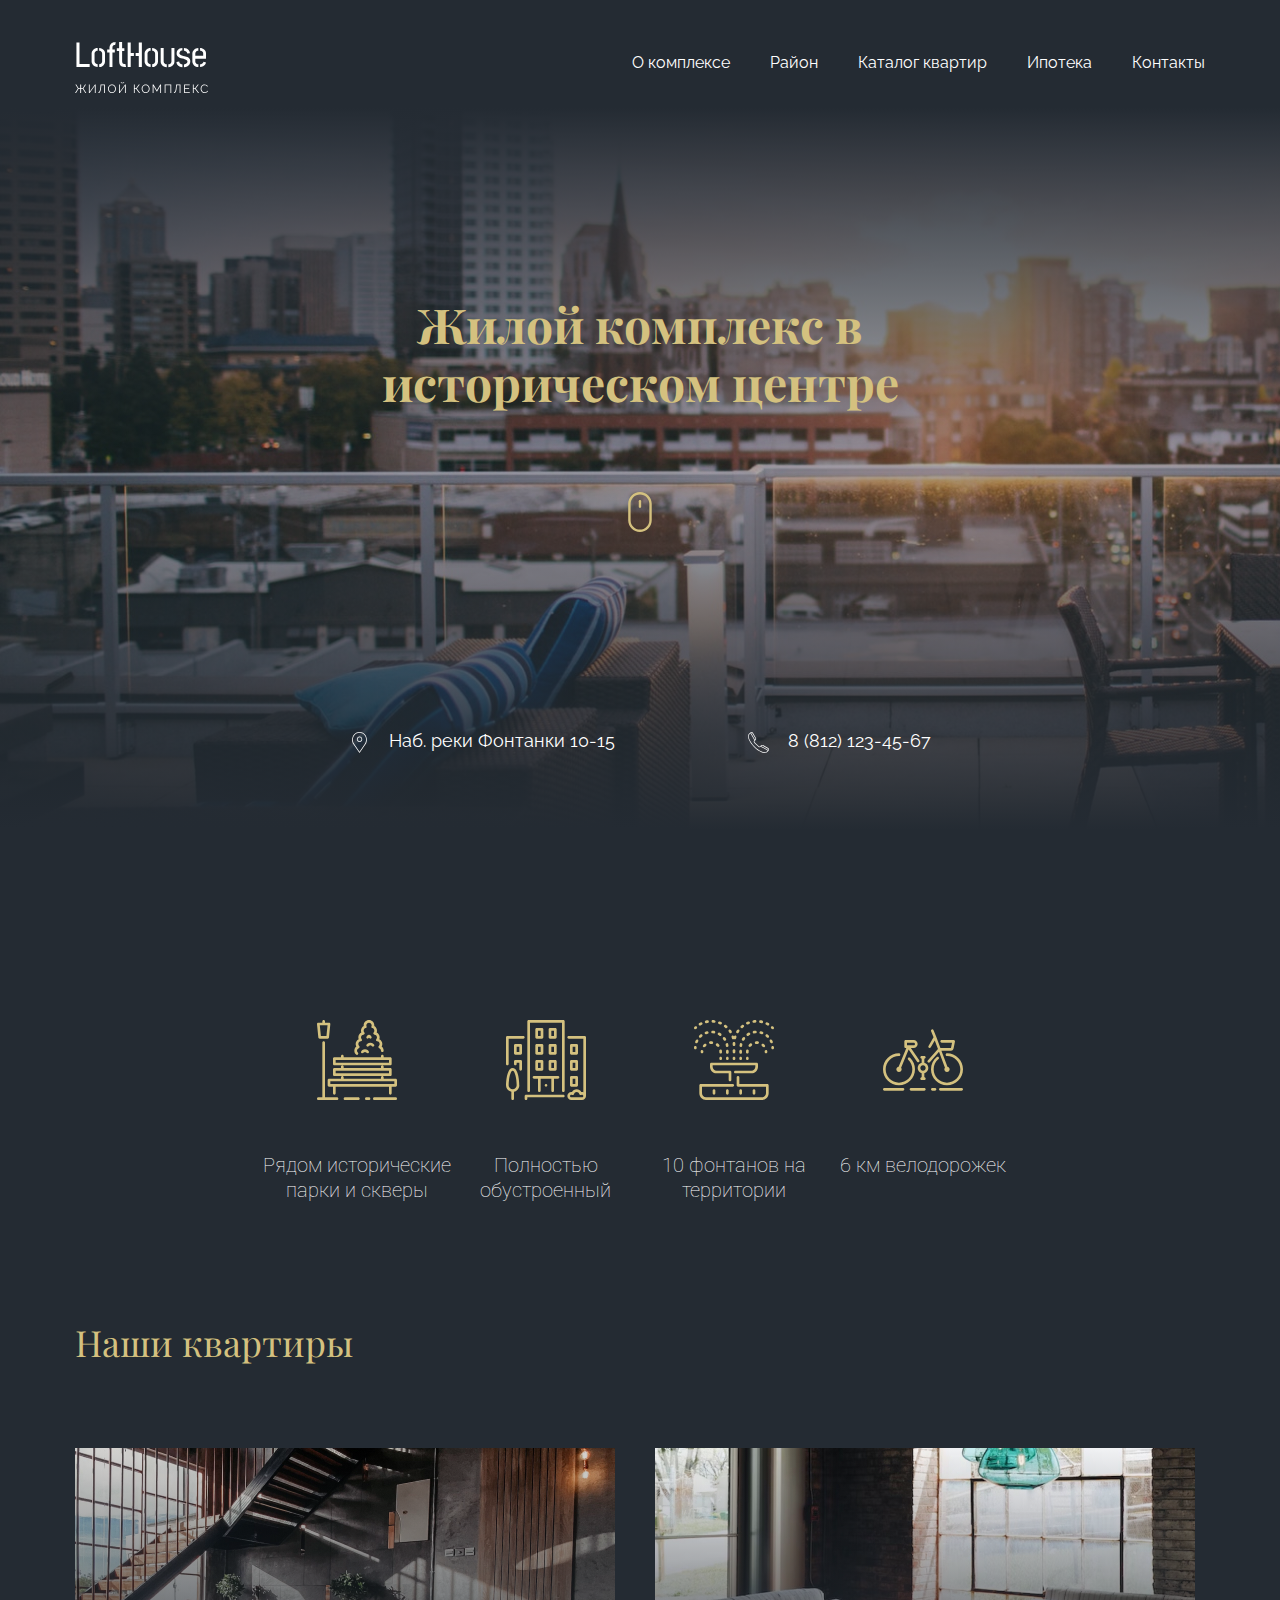
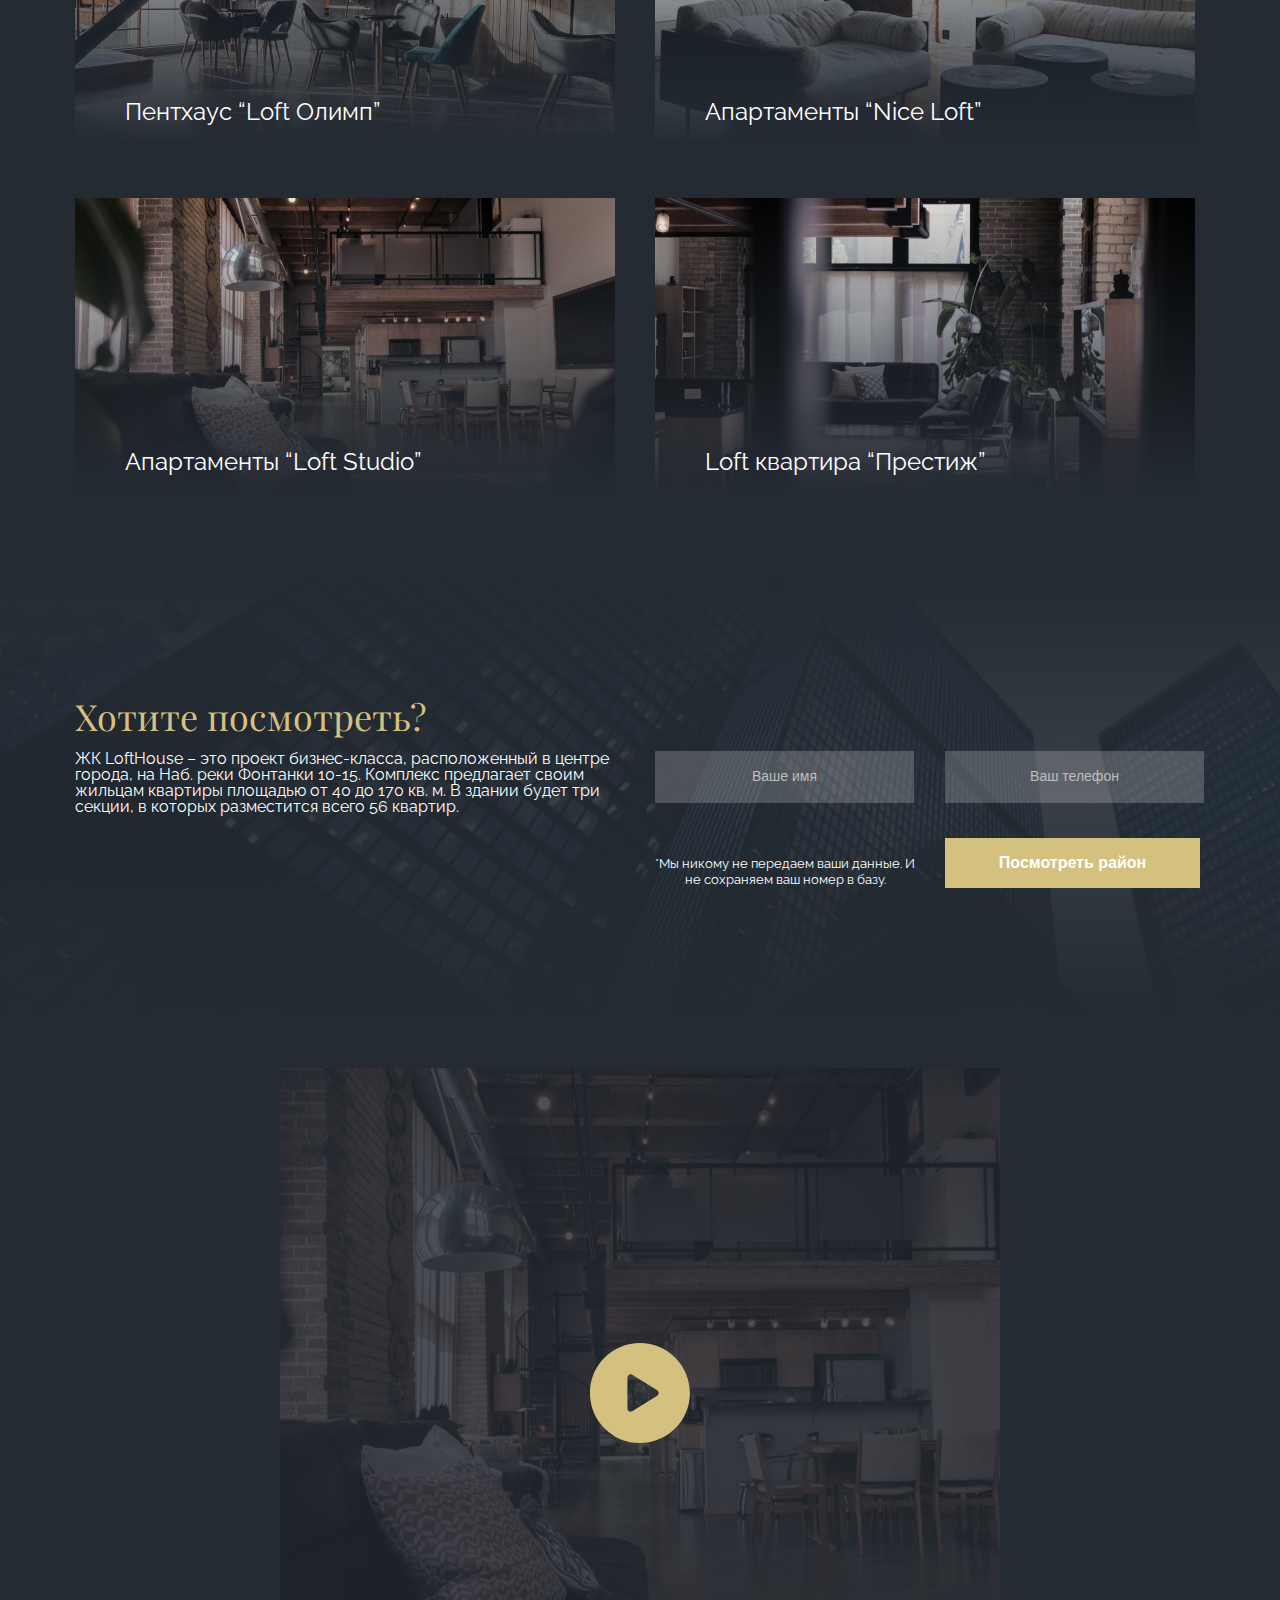
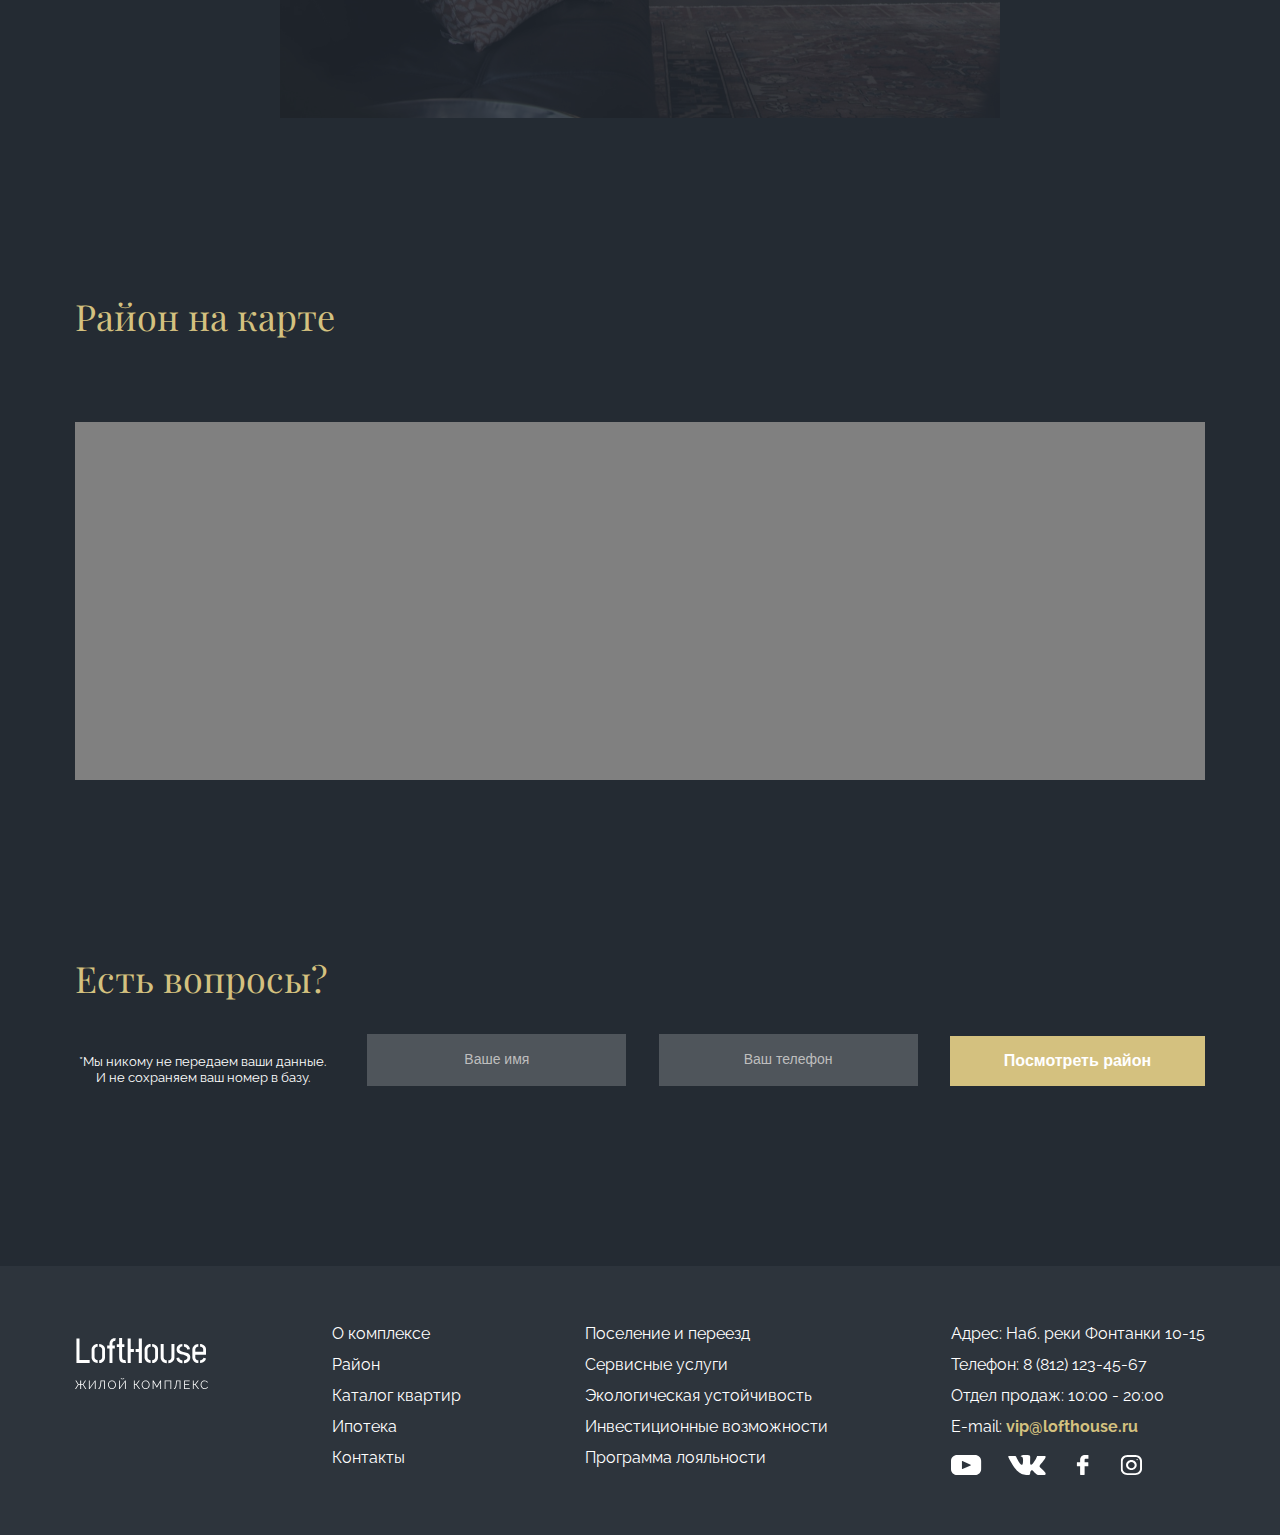
==== public/index.html @ 96dd7134 "меню бургер и аккардеон" ====
<!DOCTYPE html><html lang="en">  <head>    <meta charset="UTF-8">    <meta http-equiv="X-UA-Compatible" content="IE=edge">    <meta name="viewport" content="width=device-width,initial-scale=1">    <title>Loft House</title>    <link rel="preconnect" href="https://fonts.googleapis.com">    <link rel="preconnect" href="https://fonts.gstatic.com" crossorigin>    <link href="https://fonts.googleapis.com/css2?family=Playfair+Display:ital,wght@0,400..900;1,400..900&family=Raleway:ital,wght@0,100..900;1,100..900&family=Roboto:ital,wght@0,100;0,300;0,400;0,500;0,700;0,900;1,100;1,300;1,400;1,500;1,700;1,900&display=swap" rel="stylesheet">    <link rel="stylesheet" href="css/style.min.css">  </head>  <body>    <div class="wrapper">      <div class="menu-overlay"></div>      <header class="header">  <div class="container">    <div class="header__inner flex-line">      <img class="logo" src="images/logo.svg" alt="Логотип">      <nav class="menu">  <div class="menu__btn">    <span></span><span></span><span></span><span></span>  </div>  <ul class="menu__list flex-line">    <li class="menu__item">      <a href="#" class="menu__link">О комплексе</a>    </li>    <li class="menu__item">      <a href="#" class="menu__link">Район</a>    </li>    <li class="menu__item">      <a href="#" class="menu__link">Каталог квартир</a>    </li>    <li class="menu__item">      <a href="#" class="menu__link">Ипотека</a>    </li>    <li class="menu__item">      <a href="#" class="menu__link">Контакты</a>    </li>  </ul></nav>    </div>    <div class="header__content-box">      <h1 class="header__title">Жилой комплекс в историческом центре</h1>      <img class="header__img" src="images/mouse.svg" alt="Мышь">      <div class="header__contact flex-line">        <p class="header__text">          <img class="header__img-contact" src="images/marker.svg" alt="">          Наб. реки Фонтанки 10-15        </p>        <p class="header__text">          <img class="header__img-contact" src="images/phone-call.svg" alt="">          8 (812) 123-45-67        </p>      </div>    </div>  </div></header>      <main class="main">        <section class="testimonials">          <div class="container">            <ul class="testimonials__list">              <li class="testimonials__item">                <img src="images/testimonials-1.svg" alt="" class="testimonials__img">                <p class="testimonials__text">                  Рядом исторические парки и скверы                </p>              </li>              <li class="testimonials__item">                <img src="images/testimonials-2.svg" alt="" class="testimonials__img">                <p class="testimonials__text">Полностью обустроенный</p>              </li>              <li class="testimonials__item">                <img src="images/testimonials-3.svg" alt="" class="testimonials__img">                <p class="testimonials__text">10 фонтанов на территории</p>              </li>              <li class="testimonials__item">                <img src="images/testimonials-4.svg" alt="" class="testimonials__img">                <p class="testimonials__text">6 км велодорожек</p>              </li>            </ul>          </div>        </section>        <section class="appartments">          <div class="container">            <h2 class="appartments__title title-content">Наши квартиры</h2>            <div class="appartments__box grid-columns-2">              <div class="appartments__card">                <p class="appartments__text">Пентхаус “Loft Олимп”</p>                <img src="images/appartments-1.jpg" alt="" class="appartments__img">              </div>              <div class="appartments__card">                <p class="appartments__text">Апартаменты “Nice Loft”</p>                <img src="images/appartments-2.jpg" alt="" class="appartments__img">              </div>              <div class="appartments__card">                <p class="appartments__text">Апартаменты “Loft Studio”</p>                <img src="images/appartments-3.jpg" alt="" class="appartments__img">              </div>              <div class="appartments__card">                <p class="appartments__text">Loft квартира “Престиж”</p>                <img src="images/appartments-4.jpg" alt="" class="appartments__img">              </div>            </div>          </div>        </section>        <section class="cta">          <div class="container">            <h2 class="cta__title title-content">Хотите посмотреть?</h2>            <div class="cta__wrapper grid-columns-2">              <div class="cta__box-content">                <p class="cta__text">                  ЖК LoftHouse – это проект бизнес-класса, расположенный в                  центре города, на Наб. реки Фонтанки 10-15. Комплекс                  предлагает своим жильцам квартиры площадью от 40 до 170 кв. м.                  В здании будет три секции, в которых разместится всего 56                  квартир.                </p>              </div>              <form action="#" class="form grid-columns-2">  <input type="text" class="form__input" placeholder="Ваше имя">  <input type="text" class="form__input" placeholder="Ваш телефон">  <p class="form__text">    *Мы никому не передаем ваши данные. И не сохраняем ваш номер в базу.  </p>  <button class="form__btn">Посмотреть район</button></form>            </div>          </div>        </section>        <sectoion class="video">          <div class="container">            <div class="video__box">              <a href="https://www.youtube.com/watch?v=HsOkBQfsIEk" class="video__link">                <img src="images/play-button.svg" alt="play" class="video__icon">                <img src="images/video.jpg" alt="video" class="video__image">              </a>            </div>          </div>        </sectoion>        <section class="map">          <div class="container">            <h2 class="map__title title-content">Район на карте</h2>            <div class="map__map">              <div class="map__block" id="map"></div>            </div>          </div>        </section>        <section class="cta-form">          <div class="container">            <h2 class="cta-form__title title-content">Есть вопросы?</h2>            <form action="#" class="form flex-line cta-form__form">              <p class="form__text cta-form__text">                *Мы никому не передаем ваши данные. И не сохраняем ваш номер в                базу.              </p>              <input type="text" class="form__input" placeholder="Ваше имя">              <input type="text" class="form__input" placeholder="Ваш телефон">              <button class="form__btn">Посмотреть район</button>            </form>          </div>        </section>      </main>      <footer class="footer">  <section class="col">    <div class="container">      <div class="accordeon">  <h2 class="accordeon__title">FAQ</h2>  <img class="logo" src="images/logo.svg" alt="Логотип">  <div class="accordeon__faq">    <div class="accordeon__question">      <h3>Сервис и услуги</h3>      <svg with="15" height="10" viewBox="0 0 42 25">        <path d="M3 3L21 21L39 3" stroke="white" stroke-with="7" stroke-linecap="round"></path>      </svg>    </div>    <div class="accordeon__answer">      <ul class="info-list">        <li class="info-list__item">          <a href="#" class="info-list__link">Поселение и переезд</a>        </li>        <li class="info-list__item">          <a href="#" class="info-list__link">Сервисные услуги</a>        </li>        <li class="info-list__item">          <a href="#" class="info-list__link">Экологическая устойчивость</a>        </li>        <li class="info-list__item">          <a href="#" class="info-list__link">Инвестиционные возможности</a>        </li>        <li class="info-list__item">          <a href="#" class="info-list__link">Программа лояльности </a>        </li>      </ul>    </div>  </div>  <div class="accordeon__faq">    <div class="accordeon__question">      <h3>О нас</h3>      <svg with="15" height="10" viewBox="0 0 42 25">        <path d="M3 3L21 21L39 3" stroke="white" stroke-with="7" stroke-linecap="round"></path>      </svg>    </div>    <div class="accordeon__answer">      <ul class="about-list">        <li class="about-list__item">          <p class="about-list__text">Адрес: Наб. реки Фонтанки 10-15</p>        </li>        <li class="about-list__item">          <p class="about-list__text">Телефон: 8 (812) 123-45-67</p>        </li>        <li class="about-list__item">          <p class="about-list__text">Отдел продаж: 10:00 - 20:00</p>        </li>        <li class="about-list__item">          <p class="about-list__text">            E-mail: <span class="accent">vip@lofthouse.ru</span>          </p>        </li>        <li class="about-list__item">          <a href="#" class="about-list__link">            <img src="images/youtube.svg" alt="" class="about-list__images">          </a>          <a href="#" class="about-list__link">            <img src="images/vk.svg" alt="" class="about-list__images">          </a>          <a href="#" class="about-list__link">            <img src="images/facebook.svg" alt="" class="about-list__images">          </a>          <a href="#" class="about-list__link">            <img src="images/instagram.svg" alt="" class="about-list__images">          </a>        </li>      </ul>    </div>  </div></div>      <div class="col-wrapper flex-line">        <img class="logo" src="images/logo.svg" alt="Логотип">        <nav class="menu-footer">          <ul class="menu-footer__list">            <li class="menu-footer__item">              <a href="#" class="menu-footer__link">О комплексе</a>            </li>            <li class="menu-footer__item">              <a href="#" class="menu-footer__link">Район</a>            </li>            <li class="menu-footer__item">              <a href="#" class="menu-footer__link">Каталог квартир</a>            </li>            <li class="menu-footer__item">              <a href="#" class="menu-footer__link">Ипотека</a>            </li>            <li class="menu-footer__item">              <a href="#" class="menu-footer__link">Контакты</a>            </li>          </ul>        </nav>        <ul class="info-list">          <li class="info-list__item">            <a href="#" class="info-list__link">Поселение и переезд</a>          </li>          <li class="info-list__item">            <a href="#" class="info-list__link">Сервисные услуги</a>          </li>          <li class="info-list__item">            <a href="#" class="info-list__link">Экологическая устойчивость</a>          </li>          <li class="info-list__item">            <a href="#" class="info-list__link">Инвестиционные возможности</a>          </li>          <li class="info-list__item">            <a href="#" class="info-list__link">Программа лояльности </a>          </li>        </ul>        <ul class="about-list">          <li class="about-list__item">            <p class="about-list__text">Адрес: Наб. реки Фонтанки 10-15</p>          </li>          <li class="about-list__item">            <p class="about-list__text">Телефон: 8 (812) 123-45-67</p>          </li>          <li class="about-list__item">            <p class="about-list__text">Отдел продаж: 10:00 - 20:00</p>          </li>          <li class="about-list__item">            <p class="about-list__text">              E-mail: <span class="accent">vip@lofthouse.ru</span>            </p>          </li>          <li class="about-list__item">            <a href="#" class="about-list__link">              <img src="images/youtube.svg" alt="" class="about-list__images">            </a>            <a href="#" class="about-list__link">              <img src="images/vk.svg" alt="" class="about-list__images">            </a>            <a href="#" class="about-list__link">              <img src="images/facebook.svg" alt="" class="about-list__images">            </a>            <a href="#" class="about-list__link">              <img src="images/instagram.svg" alt="" class="about-list__images">            </a>          </li>        </ul>      </div>    </div>  </section></footer>    </div>    <script src="js/main.js"></script>  </body></html>
---- public/css/style.min.css ----
html,
body,
div,
span,
applet,
object,
iframe,
h1,
h2,
h3,
h4,
h5,
h6,
p,
blockquote,
pre,
a,
abbr,
acronym,
address,
big,
cite,
code,
del,
dfn,
em,
img,
ins,
kbd,
q,
s,
samp,
small,
strike,
strong,
sub,
sup,
tt,
var,
b,
u,
i,
center,
dl,
dt,
dd,
ol,
ul,
li,
fieldset,
form,
label,
legend,
table,
caption,
tbody,
tfoot,
thead,
tr,
th,
td,
article,
aside,
canvas,
details,
embed,
figure,
figcaption,
footer,
header,
hgroup,
menu,
nav,
output,
ruby,
section,
summary,
time,
mark,
audio,
video {
  margin: 0;
  padding: 0;
  border: 0;
  font-size: 100%;
  font: inherit;
  vertical-align: baseline;
}
html,
body {
  height: 100%;
}
/* make sure to set some focus styles for accessibility */
:focus {
  outline: 0;
}
/* HTML5 display-role reset for older browsers */
article,
aside,
details,
figcaption,
figure,
footer,
header,
hgroup,
menu,
nav,
section {
  display: block;
}
body {
  line-height: 1;
}
ol,
ul {
  list-style: none;
}
blockquote,
q {
  quotes: none;
}
blockquote:before,
blockquote:after,
q:before,
q:after {
  content: "";
  content: none;
}
table {
  border-collapse: collapse;
  border-spacing: 0;
}
input[type=search]::-webkit-search-cancel-button,
input[type=search]::-webkit-search-decoration,
input[type=search]::-webkit-search-results-button,
input[type=search]::-webkit-search-results-decoration {
  -webkit-appearance: none;
  -moz-appearance: none;
}
input[type=search] {
  -webkit-appearance: none;
  -moz-appearance: none;
  -webkit-box-sizing: content-box;
  -moz-box-sizing: content-box;
  box-sizing: content-box;
}
textarea {
  overflow: auto;
  vertical-align: top;
  resize: vertical;
}
/**
 * Correct `inline-block` display not defined in IE 6/7/8/9 and Firefox 3.
 */
audio,
canvas,
video {
  display: inline-block;
  *display: inline;
  *zoom: 1;
  max-width: 100%;
}
/**
 * Prevent modern browsers from displaying `audio` without controls.
 * Remove excess height in iOS 5 devices.
 */
audio:not([controls]) {
  display: none;
  height: 0;
}
/**
 * Address styling not present in IE 7/8/9, Firefox 3, and Safari 4.
 * Known issue: no IE 6 support.
 */
[hidden] {
  display: none;
}
/**
 * 1. Correct text resizing oddly in IE 6/7 when body `font-size` is set using
 *    `em` units.
 * 2. Prevent iOS text size adjust after orientation change, without disabling
 *    user zoom.
 */
html {
  font-size: 100%;
  /* 1 */
  -webkit-text-size-adjust: 100%;
  /* 2 */
  -ms-text-size-adjust: 100%;
  /* 2 */
}
/**
 * Address `outline` inconsistency between Chrome and other browsers.
 */
a {
  text-decoration: none;
}
a:focus {
  outline: thin dotted;
}
/**
 * Improve readability when focused and also mouse hovered in all browsers.
 */
a:active,
a:hover {
  outline: 0;
}
/**
 * 1. Remove border when inside `a` element in IE 6/7/8/9 and Firefox 3.
 * 2. Improve image quality when scaled in IE 7.
 */
img {
  border: 0;
  /* 1 */
  -ms-interpolation-mode: bicubic;
  /* 2 */
}
/**
 * Address margin not present in IE 6/7/8/9, Safari 5, and Opera 11.
 */
figure {
  margin: 0;
}
/**
 * Correct margin displayed oddly in IE 6/7.
 */
form {
  margin: 0;
}
/**
 * Define consistent border, margin, and padding.
 */
fieldset {
  border: 1px solid #c0c0c0;
  margin: 0 2px;
  padding: 0.35em 0.625em 0.75em;
}
/**
 * 1. Correct color not being inherited in IE 6/7/8/9.
 * 2. Correct text not wrapping in Firefox 3.
 * 3. Correct alignment displayed oddly in IE 6/7.
 */
legend {
  border: 0;
  /* 1 */
  padding: 0;
  white-space: normal;
  /* 2 */
  *margin-left: -7px;
  /* 3 */
}
/**
 * 1. Correct font size not being inherited in all browsers.
 * 2. Address margins set differently in IE 6/7, Firefox 3+, Safari 5,
 *    and Chrome.
 * 3. Improve appearance and consistency in all browsers.
 */
button,
input,
select,
textarea {
  font-size: 100%;
  /* 1 */
  margin: 0;
  /* 2 */
  vertical-align: baseline;
  /* 3 */
  *vertical-align: middle;
  /* 3 */
}
/**
 * Address Firefox 3+ setting `line-height` on `input` using `!important` in
 * the UA stylesheet.
 */
button,
input {
  line-height: normal;
}
/**
 * Address inconsistent `text-transform` inheritance for `button` and `select`.
 * All other form control elements do not inherit `text-transform` values.
 * Correct `button` style inheritance in Chrome, Safari 5+, and IE 6+.
 * Correct `select` style inheritance in Firefox 4+ and Opera.
 */
button,
select {
  text-transform: none;
}
/**
 * 1. Avoid the WebKit bug in Android 4.0.* where (2) destroys native `audio`
 *    and `video` controls.
 * 2. Correct inability to style clickable `input` types in iOS.
 * 3. Improve usability and consistency of cursor style between image-type
 *    `input` and others.
 * 4. Remove inner spacing in IE 7 without affecting normal text inputs.
 *    Known issue: inner spacing remains in IE 6.
 */
button,
html input[type=button],
input[type=reset],
input[type=submit] {
  -webkit-appearance: button;
  /* 2 */
  cursor: pointer;
  /* 3 */
  *overflow: visible;
  /* 4 */
}
/**
 * Re-set default cursor for disabled elements.
 */
button[disabled],
html input[disabled] {
  cursor: default;
}
/**
 * 1. Address box sizing set to content-box in IE 8/9.
 * 2. Remove excess padding in IE 8/9.
 * 3. Remove excess padding in IE 7.
 *    Known issue: excess padding remains in IE 6.
 */
input[type=checkbox],
input[type=radio] {
  box-sizing: border-box;
  /* 1 */
  padding: 0;
  /* 2 */
  *height: 13px;
  /* 3 */
  *width: 13px;
  /* 3 */
}
/**
 * 1. Address `appearance` set to `searchfield` in Safari 5 and Chrome.
 * 2. Address `box-sizing` set to `border-box` in Safari 5 and Chrome
 *    (include `-moz` to future-proof).
 */
input[type=search] {
  -webkit-appearance: textfield;
  /* 1 */
  -moz-box-sizing: content-box;
  -webkit-box-sizing: content-box;
  /* 2 */
  box-sizing: content-box;
}
/**
 * Remove inner padding and search cancel button in Safari 5 and Chrome
 * on OS X.
 */
input[type=search]::-webkit-search-cancel-button,
input[type=search]::-webkit-search-decoration {
  -webkit-appearance: none;
}
/**
 * Remove inner padding and border in Firefox 3+.
 */
button::-moz-focus-inner,
input::-moz-focus-inner {
  border: 0;
  padding: 0;
}
/**
 * 1. Remove default vertical scrollbar in IE 6/7/8/9.
 * 2. Improve readability and alignment in all browsers.
 */
textarea {
  overflow: auto;
  /* 1 */
  vertical-align: top;
  /* 2 */
}
/**
 * Remove most spacing between table cells.
 */
table {
  border-collapse: collapse;
  border-spacing: 0;
}
html,
button,
input,
select,
textarea {
  color: #222;
}
::-moz-selection {
  background: #b3d4fc;
  text-shadow: none;
}
::selection {
  background: #b3d4fc;
  text-shadow: none;
}
img {
  vertical-align: middle;
}
fieldset {
  border: 0;
  margin: 0;
  padding: 0;
}
textarea {
  resize: vertical;
}
.chromeframe {
  margin: 0.2em 0;
  background: #ccc;
  color: #000;
  padding: 0.2em 0;
}
.flex-line {
  display: flex;
  justify-content: space-between;
  align-items: center;
}
.grid-columns-2 {
  display: grid;
  grid-template-columns: repeat(2, 1fr);
}
.title-content {
  font-family: "Playfair Display", serif;
  font-size: 36px;
  color: #d4c17f;
  margin-bottom: 88px;
}
.menu-overlay {
  display: none;
  position: absolute;
  right: 0;
  left: 0;
  bottom: 0;
  top: 0;
  background-color: rgba(0, 0, 0, 0.5);
}
.menu-overlay--show {
  display: block;
}
.list {
  margin-bottom: 15px;
}
.accent {
  color: #d4c17f;
  font-weight: 700;
}
body {
  font-family: "Raleway", sans-serif;
  color: #fff;
  font-size: 16px;
  font-weight: 400;
  background-color: #242b33;
}
a {
  color: inherit;
}
.wrapper {
  min-height: 100%;
  display: flex;
  flex-direction: column;
}
.container {
  max-width: 1130px;
  padding: 0px 20px;
  margin: 0 auto;
}
.main {
  flex-grow: 1;
}
.menu__list {
  gap: 40px;
}
.menu__link {
  color: inherit;
}
.menu__btn {
  display: none;
  width: 40px;
  height: 18px;
  z-index: 2;
  position: relative;
}
.menu__btn span {
  background-color: #fff;
  height: 2px;
  width: 100%;
}
.form {
  font-size: 13px;
  gap: 35px 30px;
  align-items: flex-end;
  text-align: center;
}
.form__input {
  width: 255px;
  height: 50px;
  background-color: rgba(255, 255, 255, 0.2);
  text-align: center;
  border: none;
}
.form__input::placeholder {
  color: #bebebe;
  font-size: 14px;
}
.form__text {
  line-height: 1.24;
}
.form__btn {
  font-size: 16px;
  font-weight: 700;
  color: inherit;
  border: none;
  width: 255px;
  height: 50px;
  background: #d4c17f;
}
.accordeon {
  width: 100%;
  margin: 0 auto;
  display: flex;
  flex-direction: column;
  align-items: center;
  display: none;
}
.accordeon__faq {
  max-width: 700px;
  margin-top: 2rem;
  padding-bottom: 1rem;
  border-bottom: 2px solid #fff;
  cursor: pointer;
}
.accordeon__question {
  display: flex;
  justify-content: space-between;
  align-items: center;
}
.accordeon__question svg {
  fill: #fff;
}
.accordeon__question h3 {
  font-size: 20px;
}
.accordeon__answer {
  max-height: 0;
  overflow: hidden;
  transition: max-height 0.5s ease;
}
.header {
  min-height: 100vh;
  background: linear-gradient(180deg, #242b33 11.98%, rgba(45, 52, 60, 0.38) 51.04%, #242b33 92.19%), url("../images/header-bg.jpg");
}
.header__inner {
  padding-top: 30px;
}
.header__content-box {
  margin: 200px auto 0;
  text-align: center;
  max-width: 582px;
  padding-bottom: 74px;
}
.header__title {
  font-family: "Playfair Display", serif;
  font-size: 48px;
  color: #d4c17f;
  font-weight: 700;
  line-height: 1.2;
  margin-bottom: 81px;
}
.header__contact {
  align-items: center;
}
.header__img {
  margin-bottom: 200px;
}
.header__img-contact {
  padding-right: 14px;
}
.header__text {
  font-size: 18px;
}
.footer {
  font-family: "Raleway", sans-serif;
  background-color: #2d343c;
  padding: 60px 0;
  max-height: 800px;
}
.col-wrapper {
  align-items: flex-start;
}
.about-list__link:not(:last-child) {
  margin-right: 22px;
}
.info-list__item:not(:last-child),
.about-list__item:not(:last-child),
.menu-footer__item:not(:last-child) {
  margin-bottom: 15px;
}
.about-list__item:last-child {
  margin-top: 20px;
}
.testimonials {
  padding: 120px 0;
  max-width: 794px;
  margin: 0 auto;
  text-align: center;
}
.testimonials__list {
  display: grid;
  grid-template-columns: 1fr 1fr 1fr 1fr;
}
.testimonials__img {
  margin-bottom: 53px;
}
.testimonials__text {
  font-family: "Roboto", sans-serif;
  font-size: 20px;
  font-weight: lighter;
  line-height: 1.27;
  max-width: 194px;
}
.appartments {
  position: relative;
}
.appartments__title {
  margin-bottom: 88px;
}
.appartments__box {
  gap: 30px;
}
.appartments__card {
  position: relative;
  display: inline-block;
}
.appartments__card::before {
  content: "";
  position: absolute;
  top: 0;
  left: 0;
  width: 100%;
  height: 100%;
  background: linear-gradient(180deg, rgba(36, 43, 51, 0) 0%, #242b33 92.19%);
}
.appartments__card::after {
  content: "";
  opacity: 0;
  position: absolute;
  left: 0px;
  right: 0px;
  top: 0px;
  bottom: 0px;
  border: 3px solid rgba(255, 255, 255, 0.8);
  transition: opacity 0.2s ease-in;
}
.appartments__card:hover::after {
  opacity: 1;
}
.appartments__text {
  font-size: 24px;
  position: absolute;
  left: 50px;
  bottom: 44px;
  right: 20px;
  z-index: 2;
}
.cta {
  padding: 180px 0;
  position: relative;
  background: linear-gradient(180deg, #242b33 10.42%, rgba(36, 43, 51, 0) 50.52%, #242b33 90.1%), linear-gradient(0deg, rgba(36, 43, 51, 0.9), rgba(36, 43, 51, 0.9)), url("../images/cta-bg.jpg"), #c4c4c4;
  background-repeat: no-repeat;
  background-size: cover;
}
.cta__wrapper {
  gap: 0 30px;
}
.cta__title {
  margin-bottom: 17px;
}
.video {
  position: relative;
  text-align: center;
}
.video__link {
  position: relative;
  display: inline-block;
  max-width: 100%;
}
.video__link::before {
  content: "";
  position: absolute;
  left: 0;
  top: 0;
  width: 100%;
  height: 100%;
  background-color: rgba(36, 43, 51, 0.8);
  transition: background-color 0.2s ease-in;
}
.video__link__box {
  max-width: 100%;
}
.video__link:hover::before {
  content: "";
  background-color: rgba(36, 43, 51, 0.6);
}
.video__link:hover .video__icon {
  transform: translate(-50%, -50%) scale(1.2);
  filter: saturate(1.5);
}
.video__link--show {
  display: none;
}
.video__image {
  max-width: 100%;
}
.video__icon {
  position: absolute;
  left: 50%;
  top: 50%;
  transform: translate(-50%, -50%);
  z-index: 2;
  transition: transform 0.2s ease-in;
}
.video__iframe {
  opacity: 0;
}
.video__iframe--show {
  opacity: 1;
}
.map {
  padding: 180px 0;
}
.map__map {
  height: 358px;
  max-width: 100%;
  background-color: grey;
}
.cta-form {
  padding-bottom: 180px;
}
.cta-form__title {
  margin-bottom: 38px;
}
.cta-form__text {
  width: 255px;
  margin-right: 5px;
}
.cta-form__form {
  gap: 0 30px;
}
.accordeon__faq.active .accordeon__answer {
  max-height: 300px;
}
.accordeon__faq.active svg {
  transform: rotate(180deg);
}
svg {
  transition: transform 0.5s ease-in;
}
@media (max-width: 768px) {
  .col-wrapper {
    display: none;
  }
}
@media (max-width: 576px) {
  .header__content-box {
    margin: 120px auto 0;
    padding-bottom: 44px;
  }
  .header__title {
    font-size: 38px;
  }
  .header__contact {
    flex-direction: column;
    gap: 25px;
  }
}
@media (max-width: 376px) {
  .header .logo {
    width: 100px;
  }
  .header__title {
    margin-bottom: 61px;
  }
  .header__img {
    margin-bottom: 100px;
  }
  .header__text {
    font-size: 14px;
  }
}
@media (max-width: 768px) {
  .menu__btn {
    display: flex;
    flex-direction: column;
    justify-content: space-between;
    cursor: pointer;
  }
  .menu__list {
    flex-direction: column;
    justify-content: center;
    position: absolute;
    top: 0;
    left: 0;
    right: 0;
    bottom: 0;
    transform: translateY(-100%);
    transition: transform 0.7s ease;
  }
  .menu__list--open {
    transform: translateY(0%);
  }
}
@media (max-width: 768px) {
  .accordeon {
    display: block;
    text-align: center;
  }
  .accordeon__title {
    font-size: 18px;
    margin-bottom: 20px;
  }
  .info-list {
    text-align: left;
    padding-top: 20px;
  }
  .about-list {
    text-align: left;
    padding-top: 20px;
  }
}
@media (max-width: 376px) {
  body {
    font-size: 14px;
  }
}
@media (max-width: 992px) {
  .title-content {
    text-align: center;
    margin-bottom: 60px;
  }
  .testimonials__list {
    grid-template-columns: repeat(2, 200px);
    gap: 20px;
    justify-content: center;
  }
  .appartments__box {
    grid-template-columns: 1fr;
    width: 100%;
  }
  .appartments__card {
    justify-self: center;
  }
  .cta__wrapper {
    grid-template-columns: 1fr;
    gap: 20px;
    text-align: center;
  }
  .form {
    grid-template-columns: 1fr;
    justify-items: center;
    gap: 15px;
  }
}
@media (max-width: 768px) {
  .testimonials__img {
    margin-bottom: 30px;
  }
  .cta__wrapper {
    grid-template-columns: 1fr;
    gap: 20px;
    text-align: center;
  }
}
@media (max-width: 576px) {
  .title-content {
    font-size: 30px;
  }
  .cta {
    padding: 150px 0;
  }
  .map {
    padding: 150px 0;
  }
  .video__icon {
    width: 80px;
    height: 80px;
  }
  .video__image {
    width: 100%;
  }
  .cta-form__form {
    display: grid;
    grid-template-columns: 1fr;
  }
}
@media (max-width: 376px) {
  .title-content {
    margin-bottom: 30px;
  }
  .testimonials {
    padding: 90px 0;
  }
  .testimonials__list {
    grid-template-columns: 1fr;
  }
  .testimonials__item {
    justify-self: center;
  }
  .testimonials__text {
    font-size: 14px;
  }
  .appartments__img {
    max-width: 300px;
    max-height: 200px;
  }
  .appartments__text {
    font-size: 18px;
  }
  .cta {
    padding: 90px 0;
  }
  .cta__text {
    font-size: 14px;
  }
  .map {
    padding: 90px 0;
  }
  .cta-form {
    padding-bottom: 90px;
  }
}
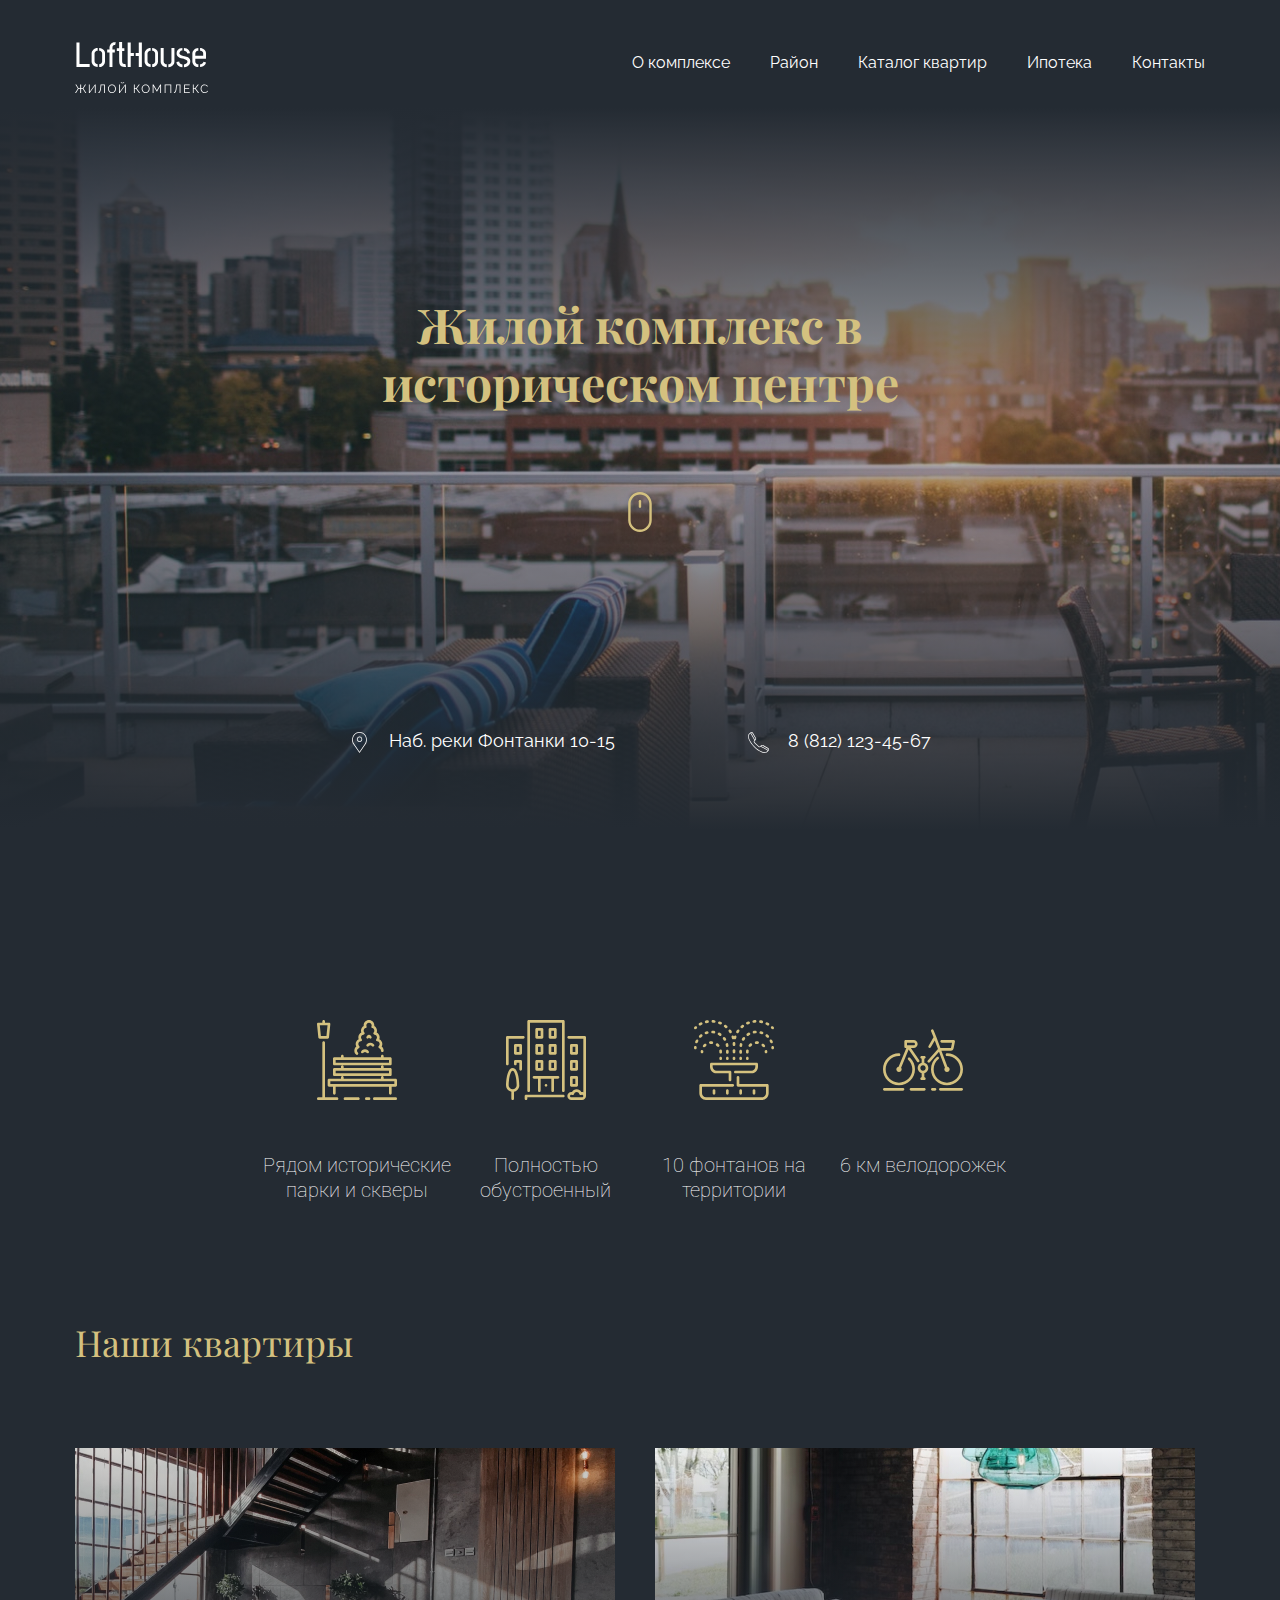
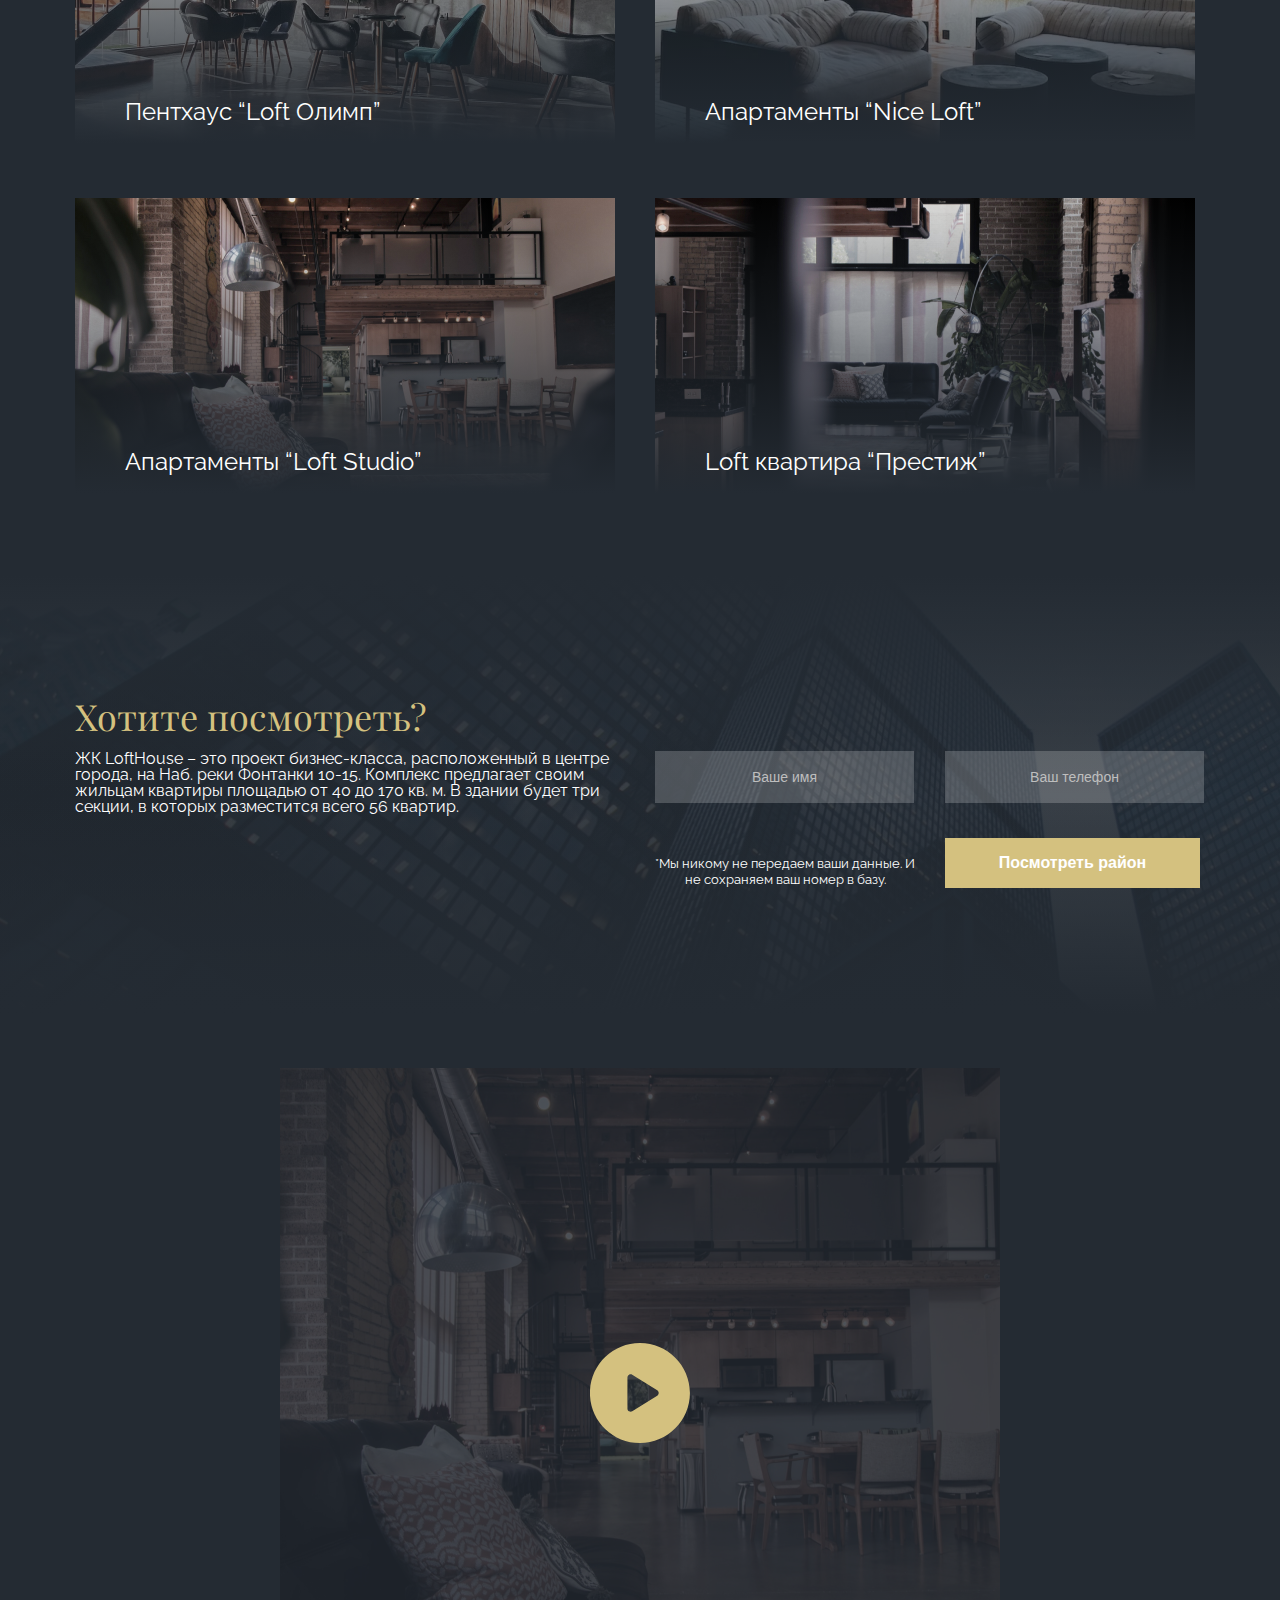
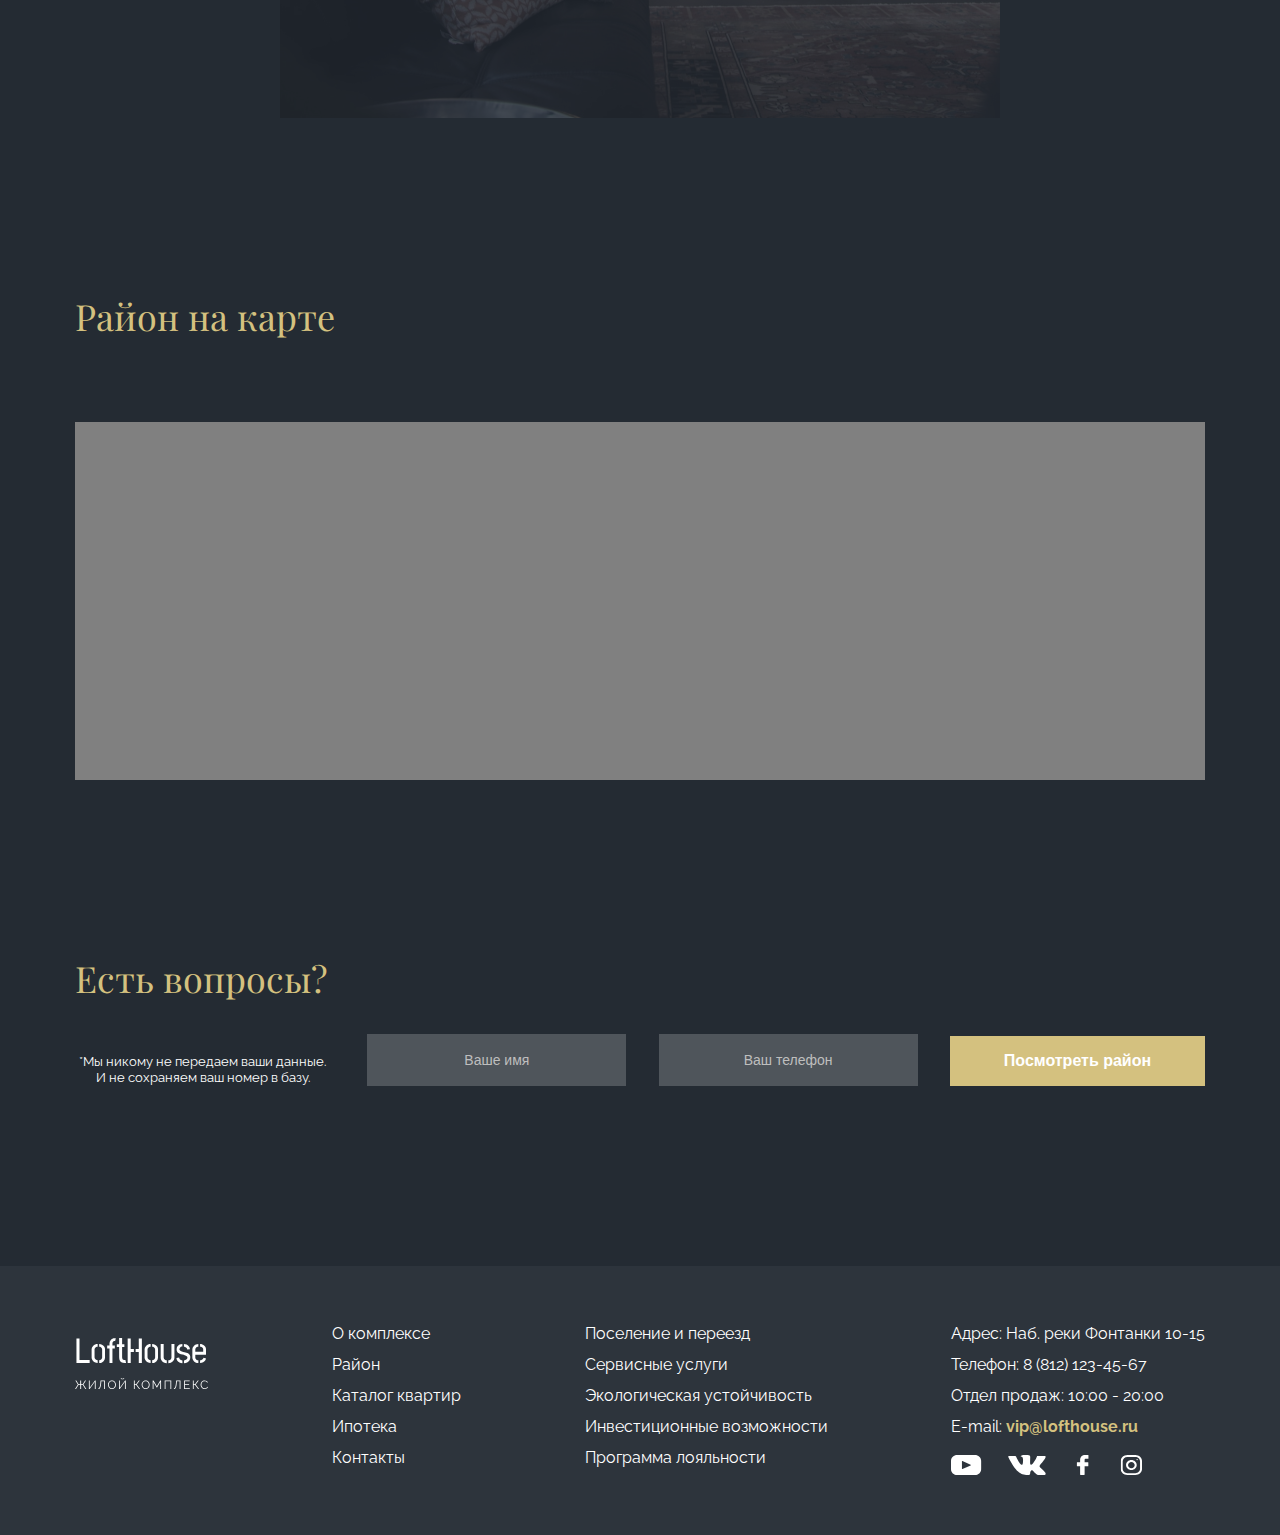
==== commit bdef5228: "мелкие правки" ====
--- a/public/index.html
+++ b/public/index.html
@@ -23,19 +23,19 @@
   </div>   <ul class="menu__list flex-line">     <li class="menu__item">-      <a href="#" class="menu__link">О комплексе</a>-    </li>-    <li class="menu__item">-      <a href="#" class="menu__link">Район</a>-    </li>-    <li class="menu__item">-      <a href="#" class="menu__link">Каталог квартир</a>+      <a href="#section-1" class="menu__link">О комплексе</a>+    </li>+    <li class="menu__item">+      <a href="#section-4" class="menu__link">Район</a>+    </li>+    <li class="menu__item">+      <a href="#section-2" class="menu__link">Каталог квартир</a>     </li>     <li class="menu__item">       <a href="#" class="menu__link">Ипотека</a>     </li>     <li class="menu__item">-      <a href="#" class="menu__link">Контакты</a>+      <a href="#section-5" class="menu__link">Контакты</a>     </li>   </ul> </nav>@@ -57,7 +57,7 @@
   </div> </header>       <main class="main">-        <section class="testimonials">+        <section class="testimonials" id="section-1">           <div class="container">             <ul class="testimonials__list">               <li class="testimonials__item">@@ -81,7 +81,7 @@
             </ul>           </div>         </section>-        <section class="appartments">+        <section class="appartments" id="section-2">           <div class="container">             <h2 class="appartments__title title-content">Наши квартиры</h2>             <div class="appartments__box grid-columns-2">@@ -104,7 +104,7 @@
             </div>           </div>         </section>-        <section class="cta">+        <section class="cta" id="section-3">           <div class="container">             <h2 class="cta__title title-content">Хотите посмотреть?</h2>             <div class="cta__wrapper grid-columns-2">@@ -128,7 +128,7 @@
             </div>           </div>         </section>-        <sectoion class="video">+        <sectoion class="video" id="">           <div class="container">             <div class="video__box">               <a href="https://www.youtube.com/watch?v=HsOkBQfsIEk" class="video__link">@@ -138,15 +138,13 @@
             </div>           </div>         </sectoion>-        <section class="map">+        <section class="map" id="section-4">           <div class="container">             <h2 class="map__title title-content">Район на карте</h2>-            <div class="map__map">-              <div class="map__block" id="map"></div>-            </div>-          </div>-        </section>-        <section class="cta-form">+            <div class="map__map" id="map"></div>+          </div>+        </section>+        <section class="cta-form" id="section-5">           <div class="container">             <h2 class="cta-form__title title-content">Есть вопросы?</h2>             <form action="#" class="form flex-line cta-form__form">@@ -240,19 +238,19 @@
         <nav class="menu-footer">           <ul class="menu-footer__list">             <li class="menu-footer__item">-              <a href="#" class="menu-footer__link">О комплексе</a>-            </li>-            <li class="menu-footer__item">-              <a href="#" class="menu-footer__link">Район</a>-            </li>-            <li class="menu-footer__item">-              <a href="#" class="menu-footer__link">Каталог квартир</a>+              <a href="#section-1" class="menu-footer__link">О комплексе</a>+            </li>+            <li class="menu-footer__item">+              <a href="#section-4" class="menu-footer__link">Район</a>+            </li>+            <li class="menu-footer__item">+              <a href="#section-2" class="menu-footer__link">Каталог квартир</a>             </li>             <li class="menu-footer__item">               <a href="#" class="menu-footer__link">Ипотека</a>             </li>             <li class="menu-footer__item">-              <a href="#" class="menu-footer__link">Контакты</a>+              <a href="#section-5" class="menu-footer__link">Контакты</a>             </li>           </ul>         </nav>@@ -308,6 +306,7 @@
   </section> </footer>     </div>+    <script src="https://api-maps.yandex.ru/2.1/?apikey=e6199316-6879-4ea4-b9b1-c3c6ac3f06fe&lang=ru_RU" type="text/javascript"></script>     <script src="js/main.js"></script>   </body> </html>--- a/public/css/style.min.css
+++ b/public/css/style.min.css
@@ -493,12 +493,14 @@
   width: 255px;
   height: 50px;
   background-color: rgba(255, 255, 255, 0.2);
-  text-align: center;
+  font-size: 16px;
+  color: #fff;
   border: none;
 }
 .form__input::placeholder {
   color: #bebebe;
   font-size: 14px;
+  text-align: center;
 }
 .form__text {
   line-height: 1.24;
@@ -692,9 +694,6 @@
   background-color: rgba(36, 43, 51, 0.8);
   transition: background-color 0.2s ease-in;
 }
-.video__link__box {
-  max-width: 100%;
-}
 .video__link:hover::before {
   content: "";
   background-color: rgba(36, 43, 51, 0.6);
@@ -705,6 +704,9 @@
 }
 .video__link--show {
   display: none;
+}
+.video__box {
+  max-width: 100%;
 }
 .video__image {
   max-width: 100%;
@@ -716,12 +718,6 @@
   transform: translate(-50%, -50%);
   z-index: 2;
   transition: transform 0.2s ease-in;
-}
-.video__iframe {
-  opacity: 0;
-}
-.video__iframe--show {
-  opacity: 1;
 }
 .map {
   padding: 180px 0;
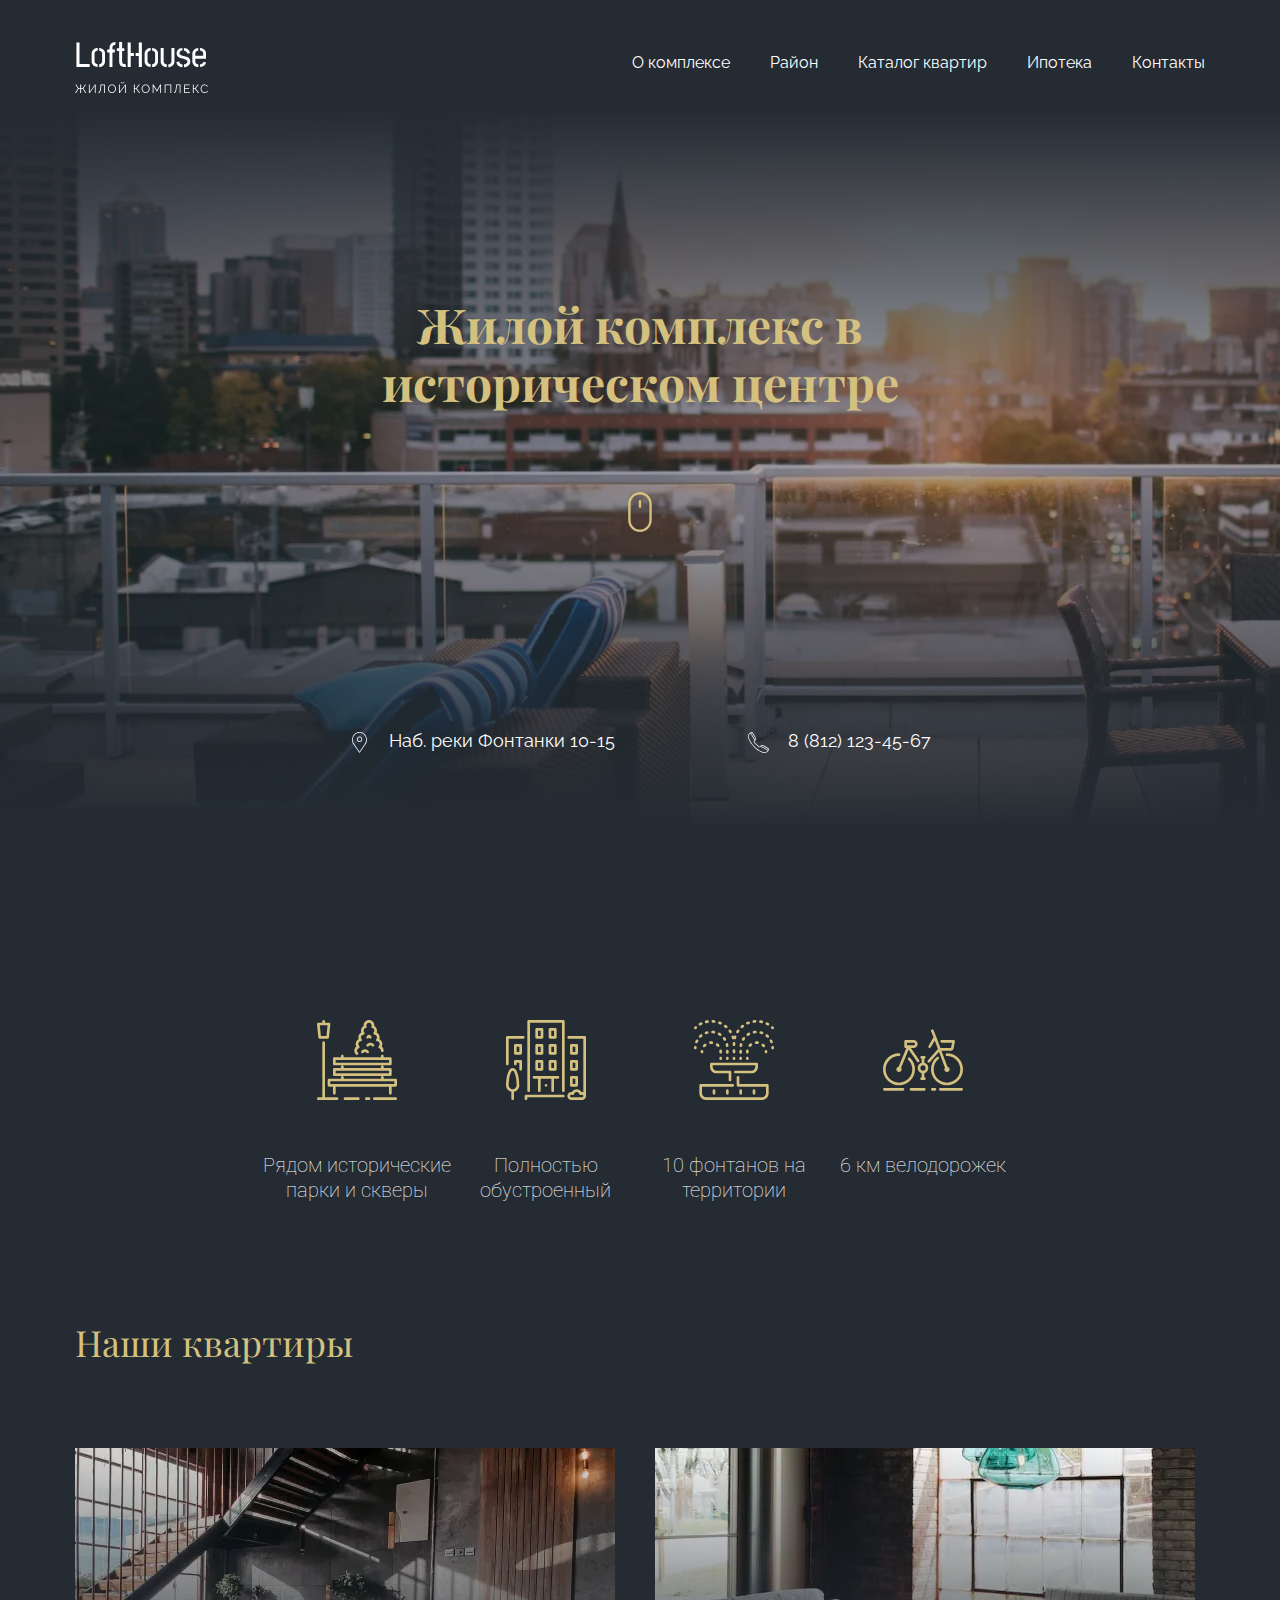
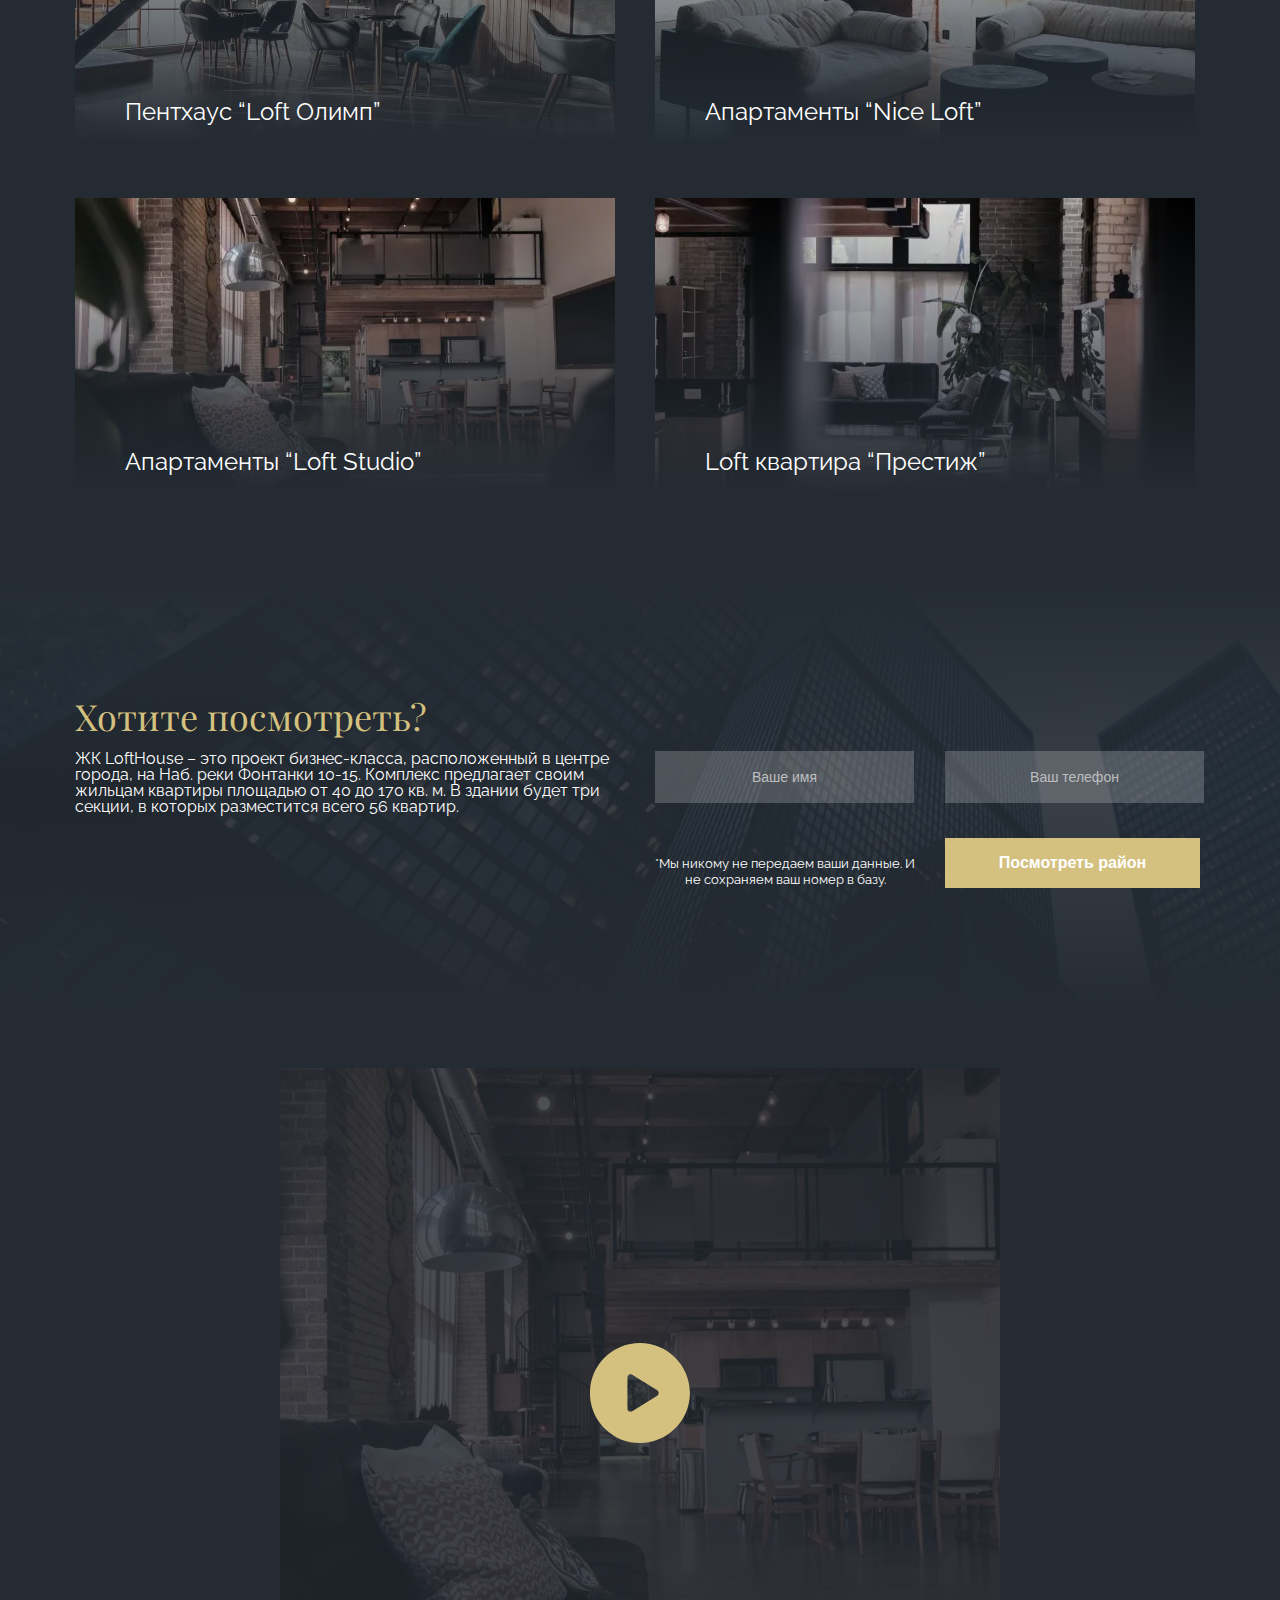
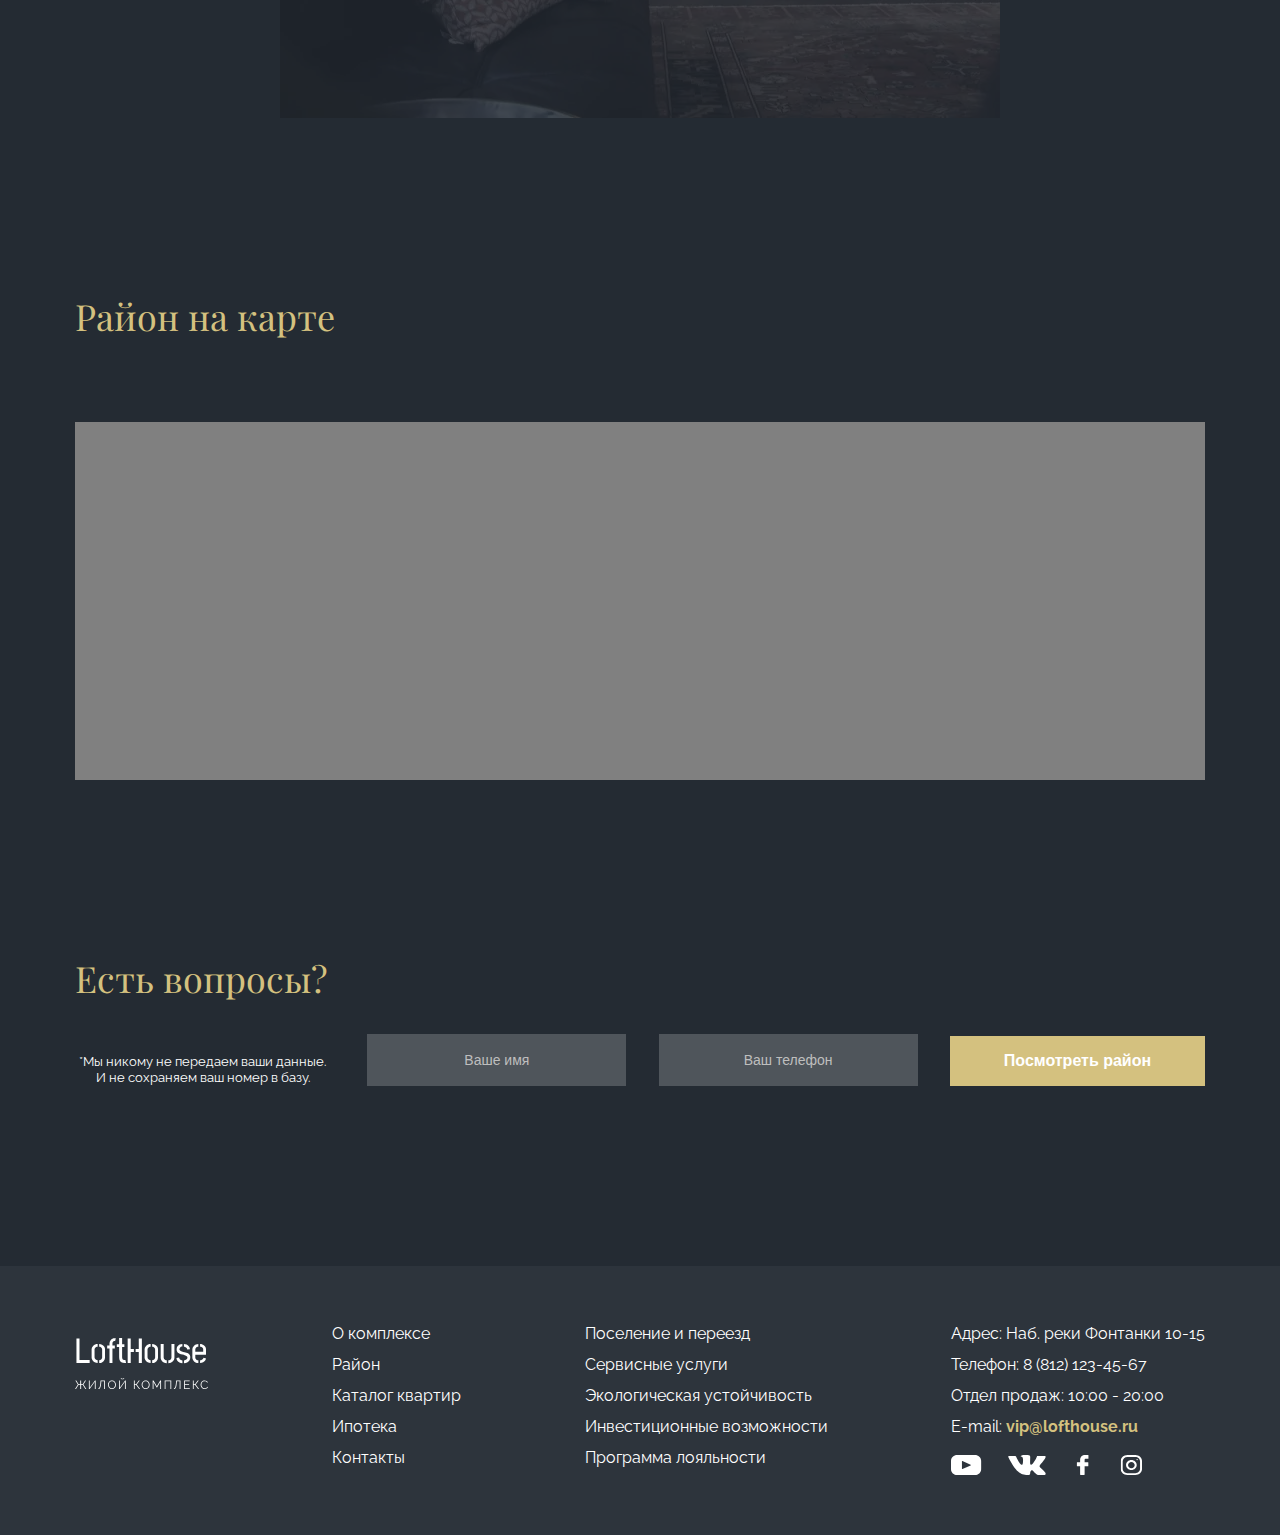
==== commit 2b43228b: "готовая сборка" ====
--- a/public/index.html
+++ b/public/index.html
@@ -87,19 +87,19 @@
             <div class="appartments__box grid-columns-2">               <div class="appartments__card">                 <p class="appartments__text">Пентхаус “Loft Олимп”</p>-                <img src="images/appartments-1.jpg" alt="" class="appartments__img">+                <picture><source srcset="images/appartments-1.webp" type="image/webp"><img src="images/appartments-1.jpg" alt="" class="appartments__img"></picture>               </div>               <div class="appartments__card">                 <p class="appartments__text">Апартаменты “Nice Loft”</p>-                <img src="images/appartments-2.jpg" alt="" class="appartments__img">+                <picture><source srcset="images/appartments-2.webp" type="image/webp"><img src="images/appartments-2.jpg" alt="" class="appartments__img"></picture>               </div>               <div class="appartments__card">                 <p class="appartments__text">Апартаменты “Loft Studio”</p>-                <img src="images/appartments-3.jpg" alt="" class="appartments__img">+                <picture><source srcset="images/appartments-3.webp" type="image/webp"><img src="images/appartments-3.jpg" alt="" class="appartments__img"></picture>               </div>               <div class="appartments__card">                 <p class="appartments__text">Loft квартира “Престиж”</p>-                <img src="images/appartments-4.jpg" alt="" class="appartments__img">+                <picture><source srcset="images/appartments-4.webp" type="image/webp"><img src="images/appartments-4.jpg" alt="" class="appartments__img"></picture>               </div>             </div>           </div>@@ -133,7 +133,7 @@
             <div class="video__box">               <a href="https://www.youtube.com/watch?v=HsOkBQfsIEk" class="video__link">                 <img src="images/play-button.svg" alt="play" class="video__icon">-                <img src="images/video.jpg" alt="video" class="video__image">+                <picture><source srcset="images/video.webp" type="image/webp"><img src="images/video.jpg" alt="video" class="video__image"></picture>               </a>             </div>           </div>--- a/public/css/style.min.css
+++ b/public/css/style.min.css
@@ -1,924 +1 @@
-html,
-body,
-div,
-span,
-applet,
-object,
-iframe,
-h1,
-h2,
-h3,
-h4,
-h5,
-h6,
-p,
-blockquote,
-pre,
-a,
-abbr,
-acronym,
-address,
-big,
-cite,
-code,
-del,
-dfn,
-em,
-img,
-ins,
-kbd,
-q,
-s,
-samp,
-small,
-strike,
-strong,
-sub,
-sup,
-tt,
-var,
-b,
-u,
-i,
-center,
-dl,
-dt,
-dd,
-ol,
-ul,
-li,
-fieldset,
-form,
-label,
-legend,
-table,
-caption,
-tbody,
-tfoot,
-thead,
-tr,
-th,
-td,
-article,
-aside,
-canvas,
-details,
-embed,
-figure,
-figcaption,
-footer,
-header,
-hgroup,
-menu,
-nav,
-output,
-ruby,
-section,
-summary,
-time,
-mark,
-audio,
-video {
-  margin: 0;
-  padding: 0;
-  border: 0;
-  font-size: 100%;
-  font: inherit;
-  vertical-align: baseline;
-}
-html,
-body {
-  height: 100%;
-}
-/* make sure to set some focus styles for accessibility */
-:focus {
-  outline: 0;
-}
-/* HTML5 display-role reset for older browsers */
-article,
-aside,
-details,
-figcaption,
-figure,
-footer,
-header,
-hgroup,
-menu,
-nav,
-section {
-  display: block;
-}
-body {
-  line-height: 1;
-}
-ol,
-ul {
-  list-style: none;
-}
-blockquote,
-q {
-  quotes: none;
-}
-blockquote:before,
-blockquote:after,
-q:before,
-q:after {
-  content: "";
-  content: none;
-}
-table {
-  border-collapse: collapse;
-  border-spacing: 0;
-}
-input[type=search]::-webkit-search-cancel-button,
-input[type=search]::-webkit-search-decoration,
-input[type=search]::-webkit-search-results-button,
-input[type=search]::-webkit-search-results-decoration {
-  -webkit-appearance: none;
-  -moz-appearance: none;
-}
-input[type=search] {
-  -webkit-appearance: none;
-  -moz-appearance: none;
-  -webkit-box-sizing: content-box;
-  -moz-box-sizing: content-box;
-  box-sizing: content-box;
-}
-textarea {
-  overflow: auto;
-  vertical-align: top;
-  resize: vertical;
-}
-/**
- * Correct `inline-block` display not defined in IE 6/7/8/9 and Firefox 3.
- */
-audio,
-canvas,
-video {
-  display: inline-block;
-  *display: inline;
-  *zoom: 1;
-  max-width: 100%;
-}
-/**
- * Prevent modern browsers from displaying `audio` without controls.
- * Remove excess height in iOS 5 devices.
- */
-audio:not([controls]) {
-  display: none;
-  height: 0;
-}
-/**
- * Address styling not present in IE 7/8/9, Firefox 3, and Safari 4.
- * Known issue: no IE 6 support.
- */
-[hidden] {
-  display: none;
-}
-/**
- * 1. Correct text resizing oddly in IE 6/7 when body `font-size` is set using
- *    `em` units.
- * 2. Prevent iOS text size adjust after orientation change, without disabling
- *    user zoom.
- */
-html {
-  font-size: 100%;
-  /* 1 */
-  -webkit-text-size-adjust: 100%;
-  /* 2 */
-  -ms-text-size-adjust: 100%;
-  /* 2 */
-}
-/**
- * Address `outline` inconsistency between Chrome and other browsers.
- */
-a {
-  text-decoration: none;
-}
-a:focus {
-  outline: thin dotted;
-}
-/**
- * Improve readability when focused and also mouse hovered in all browsers.
- */
-a:active,
-a:hover {
-  outline: 0;
-}
-/**
- * 1. Remove border when inside `a` element in IE 6/7/8/9 and Firefox 3.
- * 2. Improve image quality when scaled in IE 7.
- */
-img {
-  border: 0;
-  /* 1 */
-  -ms-interpolation-mode: bicubic;
-  /* 2 */
-}
-/**
- * Address margin not present in IE 6/7/8/9, Safari 5, and Opera 11.
- */
-figure {
-  margin: 0;
-}
-/**
- * Correct margin displayed oddly in IE 6/7.
- */
-form {
-  margin: 0;
-}
-/**
- * Define consistent border, margin, and padding.
- */
-fieldset {
-  border: 1px solid #c0c0c0;
-  margin: 0 2px;
-  padding: 0.35em 0.625em 0.75em;
-}
-/**
- * 1. Correct color not being inherited in IE 6/7/8/9.
- * 2. Correct text not wrapping in Firefox 3.
- * 3. Correct alignment displayed oddly in IE 6/7.
- */
-legend {
-  border: 0;
-  /* 1 */
-  padding: 0;
-  white-space: normal;
-  /* 2 */
-  *margin-left: -7px;
-  /* 3 */
-}
-/**
- * 1. Correct font size not being inherited in all browsers.
- * 2. Address margins set differently in IE 6/7, Firefox 3+, Safari 5,
- *    and Chrome.
- * 3. Improve appearance and consistency in all browsers.
- */
-button,
-input,
-select,
-textarea {
-  font-size: 100%;
-  /* 1 */
-  margin: 0;
-  /* 2 */
-  vertical-align: baseline;
-  /* 3 */
-  *vertical-align: middle;
-  /* 3 */
-}
-/**
- * Address Firefox 3+ setting `line-height` on `input` using `!important` in
- * the UA stylesheet.
- */
-button,
-input {
-  line-height: normal;
-}
-/**
- * Address inconsistent `text-transform` inheritance for `button` and `select`.
- * All other form control elements do not inherit `text-transform` values.
- * Correct `button` style inheritance in Chrome, Safari 5+, and IE 6+.
- * Correct `select` style inheritance in Firefox 4+ and Opera.
- */
-button,
-select {
-  text-transform: none;
-}
-/**
- * 1. Avoid the WebKit bug in Android 4.0.* where (2) destroys native `audio`
- *    and `video` controls.
- * 2. Correct inability to style clickable `input` types in iOS.
- * 3. Improve usability and consistency of cursor style between image-type
- *    `input` and others.
- * 4. Remove inner spacing in IE 7 without affecting normal text inputs.
- *    Known issue: inner spacing remains in IE 6.
- */
-button,
-html input[type=button],
-input[type=reset],
-input[type=submit] {
-  -webkit-appearance: button;
-  /* 2 */
-  cursor: pointer;
-  /* 3 */
-  *overflow: visible;
-  /* 4 */
-}
-/**
- * Re-set default cursor for disabled elements.
- */
-button[disabled],
-html input[disabled] {
-  cursor: default;
-}
-/**
- * 1. Address box sizing set to content-box in IE 8/9.
- * 2. Remove excess padding in IE 8/9.
- * 3. Remove excess padding in IE 7.
- *    Known issue: excess padding remains in IE 6.
- */
-input[type=checkbox],
-input[type=radio] {
-  box-sizing: border-box;
-  /* 1 */
-  padding: 0;
-  /* 2 */
-  *height: 13px;
-  /* 3 */
-  *width: 13px;
-  /* 3 */
-}
-/**
- * 1. Address `appearance` set to `searchfield` in Safari 5 and Chrome.
- * 2. Address `box-sizing` set to `border-box` in Safari 5 and Chrome
- *    (include `-moz` to future-proof).
- */
-input[type=search] {
-  -webkit-appearance: textfield;
-  /* 1 */
-  -moz-box-sizing: content-box;
-  -webkit-box-sizing: content-box;
-  /* 2 */
-  box-sizing: content-box;
-}
-/**
- * Remove inner padding and search cancel button in Safari 5 and Chrome
- * on OS X.
- */
-input[type=search]::-webkit-search-cancel-button,
-input[type=search]::-webkit-search-decoration {
-  -webkit-appearance: none;
-}
-/**
- * Remove inner padding and border in Firefox 3+.
- */
-button::-moz-focus-inner,
-input::-moz-focus-inner {
-  border: 0;
-  padding: 0;
-}
-/**
- * 1. Remove default vertical scrollbar in IE 6/7/8/9.
- * 2. Improve readability and alignment in all browsers.
- */
-textarea {
-  overflow: auto;
-  /* 1 */
-  vertical-align: top;
-  /* 2 */
-}
-/**
- * Remove most spacing between table cells.
- */
-table {
-  border-collapse: collapse;
-  border-spacing: 0;
-}
-html,
-button,
-input,
-select,
-textarea {
-  color: #222;
-}
-::-moz-selection {
-  background: #b3d4fc;
-  text-shadow: none;
-}
-::selection {
-  background: #b3d4fc;
-  text-shadow: none;
-}
-img {
-  vertical-align: middle;
-}
-fieldset {
-  border: 0;
-  margin: 0;
-  padding: 0;
-}
-textarea {
-  resize: vertical;
-}
-.chromeframe {
-  margin: 0.2em 0;
-  background: #ccc;
-  color: #000;
-  padding: 0.2em 0;
-}
-.flex-line {
-  display: flex;
-  justify-content: space-between;
-  align-items: center;
-}
-.grid-columns-2 {
-  display: grid;
-  grid-template-columns: repeat(2, 1fr);
-}
-.title-content {
-  font-family: "Playfair Display", serif;
-  font-size: 36px;
-  color: #d4c17f;
-  margin-bottom: 88px;
-}
-.menu-overlay {
-  display: none;
-  position: absolute;
-  right: 0;
-  left: 0;
-  bottom: 0;
-  top: 0;
-  background-color: rgba(0, 0, 0, 0.5);
-}
-.menu-overlay--show {
-  display: block;
-}
-.list {
-  margin-bottom: 15px;
-}
-.accent {
-  color: #d4c17f;
-  font-weight: 700;
-}
-body {
-  font-family: "Raleway", sans-serif;
-  color: #fff;
-  font-size: 16px;
-  font-weight: 400;
-  background-color: #242b33;
-}
-a {
-  color: inherit;
-}
-.wrapper {
-  min-height: 100%;
-  display: flex;
-  flex-direction: column;
-}
-.container {
-  max-width: 1130px;
-  padding: 0px 20px;
-  margin: 0 auto;
-}
-.main {
-  flex-grow: 1;
-}
-.menu__list {
-  gap: 40px;
-}
-.menu__link {
-  color: inherit;
-}
-.menu__btn {
-  display: none;
-  width: 40px;
-  height: 18px;
-  z-index: 2;
-  position: relative;
-}
-.menu__btn span {
-  background-color: #fff;
-  height: 2px;
-  width: 100%;
-}
-.form {
-  font-size: 13px;
-  gap: 35px 30px;
-  align-items: flex-end;
-  text-align: center;
-}
-.form__input {
-  width: 255px;
-  height: 50px;
-  background-color: rgba(255, 255, 255, 0.2);
-  font-size: 16px;
-  color: #fff;
-  border: none;
-}
-.form__input::placeholder {
-  color: #bebebe;
-  font-size: 14px;
-  text-align: center;
-}
-.form__text {
-  line-height: 1.24;
-}
-.form__btn {
-  font-size: 16px;
-  font-weight: 700;
-  color: inherit;
-  border: none;
-  width: 255px;
-  height: 50px;
-  background: #d4c17f;
-}
-.accordeon {
-  width: 100%;
-  margin: 0 auto;
-  display: flex;
-  flex-direction: column;
-  align-items: center;
-  display: none;
-}
-.accordeon__faq {
-  max-width: 700px;
-  margin-top: 2rem;
-  padding-bottom: 1rem;
-  border-bottom: 2px solid #fff;
-  cursor: pointer;
-}
-.accordeon__question {
-  display: flex;
-  justify-content: space-between;
-  align-items: center;
-}
-.accordeon__question svg {
-  fill: #fff;
-}
-.accordeon__question h3 {
-  font-size: 20px;
-}
-.accordeon__answer {
-  max-height: 0;
-  overflow: hidden;
-  transition: max-height 0.5s ease;
-}
-.header {
-  min-height: 100vh;
-  background: linear-gradient(180deg, #242b33 11.98%, rgba(45, 52, 60, 0.38) 51.04%, #242b33 92.19%), url("../images/header-bg.jpg");
-}
-.header__inner {
-  padding-top: 30px;
-}
-.header__content-box {
-  margin: 200px auto 0;
-  text-align: center;
-  max-width: 582px;
-  padding-bottom: 74px;
-}
-.header__title {
-  font-family: "Playfair Display", serif;
-  font-size: 48px;
-  color: #d4c17f;
-  font-weight: 700;
-  line-height: 1.2;
-  margin-bottom: 81px;
-}
-.header__contact {
-  align-items: center;
-}
-.header__img {
-  margin-bottom: 200px;
-}
-.header__img-contact {
-  padding-right: 14px;
-}
-.header__text {
-  font-size: 18px;
-}
-.footer {
-  font-family: "Raleway", sans-serif;
-  background-color: #2d343c;
-  padding: 60px 0;
-  max-height: 800px;
-}
-.col-wrapper {
-  align-items: flex-start;
-}
-.about-list__link:not(:last-child) {
-  margin-right: 22px;
-}
-.info-list__item:not(:last-child),
-.about-list__item:not(:last-child),
-.menu-footer__item:not(:last-child) {
-  margin-bottom: 15px;
-}
-.about-list__item:last-child {
-  margin-top: 20px;
-}
-.testimonials {
-  padding: 120px 0;
-  max-width: 794px;
-  margin: 0 auto;
-  text-align: center;
-}
-.testimonials__list {
-  display: grid;
-  grid-template-columns: 1fr 1fr 1fr 1fr;
-}
-.testimonials__img {
-  margin-bottom: 53px;
-}
-.testimonials__text {
-  font-family: "Roboto", sans-serif;
-  font-size: 20px;
-  font-weight: lighter;
-  line-height: 1.27;
-  max-width: 194px;
-}
-.appartments {
-  position: relative;
-}
-.appartments__title {
-  margin-bottom: 88px;
-}
-.appartments__box {
-  gap: 30px;
-}
-.appartments__card {
-  position: relative;
-  display: inline-block;
-}
-.appartments__card::before {
-  content: "";
-  position: absolute;
-  top: 0;
-  left: 0;
-  width: 100%;
-  height: 100%;
-  background: linear-gradient(180deg, rgba(36, 43, 51, 0) 0%, #242b33 92.19%);
-}
-.appartments__card::after {
-  content: "";
-  opacity: 0;
-  position: absolute;
-  left: 0px;
-  right: 0px;
-  top: 0px;
-  bottom: 0px;
-  border: 3px solid rgba(255, 255, 255, 0.8);
-  transition: opacity 0.2s ease-in;
-}
-.appartments__card:hover::after {
-  opacity: 1;
-}
-.appartments__text {
-  font-size: 24px;
-  position: absolute;
-  left: 50px;
-  bottom: 44px;
-  right: 20px;
-  z-index: 2;
-}
-.cta {
-  padding: 180px 0;
-  position: relative;
-  background: linear-gradient(180deg, #242b33 10.42%, rgba(36, 43, 51, 0) 50.52%, #242b33 90.1%), linear-gradient(0deg, rgba(36, 43, 51, 0.9), rgba(36, 43, 51, 0.9)), url("../images/cta-bg.jpg"), #c4c4c4;
-  background-repeat: no-repeat;
-  background-size: cover;
-}
-.cta__wrapper {
-  gap: 0 30px;
-}
-.cta__title {
-  margin-bottom: 17px;
-}
-.video {
-  position: relative;
-  text-align: center;
-}
-.video__link {
-  position: relative;
-  display: inline-block;
-  max-width: 100%;
-}
-.video__link::before {
-  content: "";
-  position: absolute;
-  left: 0;
-  top: 0;
-  width: 100%;
-  height: 100%;
-  background-color: rgba(36, 43, 51, 0.8);
-  transition: background-color 0.2s ease-in;
-}
-.video__link:hover::before {
-  content: "";
-  background-color: rgba(36, 43, 51, 0.6);
-}
-.video__link:hover .video__icon {
-  transform: translate(-50%, -50%) scale(1.2);
-  filter: saturate(1.5);
-}
-.video__link--show {
-  display: none;
-}
-.video__box {
-  max-width: 100%;
-}
-.video__image {
-  max-width: 100%;
-}
-.video__icon {
-  position: absolute;
-  left: 50%;
-  top: 50%;
-  transform: translate(-50%, -50%);
-  z-index: 2;
-  transition: transform 0.2s ease-in;
-}
-.map {
-  padding: 180px 0;
-}
-.map__map {
-  height: 358px;
-  max-width: 100%;
-  background-color: grey;
-}
-.cta-form {
-  padding-bottom: 180px;
-}
-.cta-form__title {
-  margin-bottom: 38px;
-}
-.cta-form__text {
-  width: 255px;
-  margin-right: 5px;
-}
-.cta-form__form {
-  gap: 0 30px;
-}
-.accordeon__faq.active .accordeon__answer {
-  max-height: 300px;
-}
-.accordeon__faq.active svg {
-  transform: rotate(180deg);
-}
-svg {
-  transition: transform 0.5s ease-in;
-}
-@media (max-width: 768px) {
-  .col-wrapper {
-    display: none;
-  }
-}
-@media (max-width: 576px) {
-  .header__content-box {
-    margin: 120px auto 0;
-    padding-bottom: 44px;
-  }
-  .header__title {
-    font-size: 38px;
-  }
-  .header__contact {
-    flex-direction: column;
-    gap: 25px;
-  }
-}
-@media (max-width: 376px) {
-  .header .logo {
-    width: 100px;
-  }
-  .header__title {
-    margin-bottom: 61px;
-  }
-  .header__img {
-    margin-bottom: 100px;
-  }
-  .header__text {
-    font-size: 14px;
-  }
-}
-@media (max-width: 768px) {
-  .menu__btn {
-    display: flex;
-    flex-direction: column;
-    justify-content: space-between;
-    cursor: pointer;
-  }
-  .menu__list {
-    flex-direction: column;
-    justify-content: center;
-    position: absolute;
-    top: 0;
-    left: 0;
-    right: 0;
-    bottom: 0;
-    transform: translateY(-100%);
-    transition: transform 0.7s ease;
-  }
-  .menu__list--open {
-    transform: translateY(0%);
-  }
-}
-@media (max-width: 768px) {
-  .accordeon {
-    display: block;
-    text-align: center;
-  }
-  .accordeon__title {
-    font-size: 18px;
-    margin-bottom: 20px;
-  }
-  .info-list {
-    text-align: left;
-    padding-top: 20px;
-  }
-  .about-list {
-    text-align: left;
-    padding-top: 20px;
-  }
-}
-@media (max-width: 376px) {
-  body {
-    font-size: 14px;
-  }
-}
-@media (max-width: 992px) {
-  .title-content {
-    text-align: center;
-    margin-bottom: 60px;
-  }
-  .testimonials__list {
-    grid-template-columns: repeat(2, 200px);
-    gap: 20px;
-    justify-content: center;
-  }
-  .appartments__box {
-    grid-template-columns: 1fr;
-    width: 100%;
-  }
-  .appartments__card {
-    justify-self: center;
-  }
-  .cta__wrapper {
-    grid-template-columns: 1fr;
-    gap: 20px;
-    text-align: center;
-  }
-  .form {
-    grid-template-columns: 1fr;
-    justify-items: center;
-    gap: 15px;
-  }
-}
-@media (max-width: 768px) {
-  .testimonials__img {
-    margin-bottom: 30px;
-  }
-  .cta__wrapper {
-    grid-template-columns: 1fr;
-    gap: 20px;
-    text-align: center;
-  }
-}
-@media (max-width: 576px) {
-  .title-content {
-    font-size: 30px;
-  }
-  .cta {
-    padding: 150px 0;
-  }
-  .map {
-    padding: 150px 0;
-  }
-  .video__icon {
-    width: 80px;
-    height: 80px;
-  }
-  .video__image {
-    width: 100%;
-  }
-  .cta-form__form {
-    display: grid;
-    grid-template-columns: 1fr;
-  }
-}
-@media (max-width: 376px) {
-  .title-content {
-    margin-bottom: 30px;
-  }
-  .testimonials {
-    padding: 90px 0;
-  }
-  .testimonials__list {
-    grid-template-columns: 1fr;
-  }
-  .testimonials__item {
-    justify-self: center;
-  }
-  .testimonials__text {
-    font-size: 14px;
-  }
-  .appartments__img {
-    max-width: 300px;
-    max-height: 200px;
-  }
-  .appartments__text {
-    font-size: 18px;
-  }
-  .cta {
-    padding: 90px 0;
-  }
-  .cta__text {
-    font-size: 14px;
-  }
-  .map {
-    padding: 90px 0;
-  }
-  .cta-form {
-    padding-bottom: 90px;
-  }
-}+a,abbr,acronym,address,applet,article,aside,audio,b,big,blockquote,body,canvas,caption,center,cite,code,dd,del,details,dfn,div,dl,dt,em,embed,fieldset,figcaption,figure,footer,form,h1,h2,h3,h4,h5,h6,header,hgroup,html,i,iframe,img,ins,kbd,label,legend,li,mark,menu,nav,object,ol,output,p,pre,q,ruby,s,samp,section,small,span,strike,strong,sub,summary,sup,table,tbody,td,tfoot,th,thead,time,tr,tt,u,ul,var,video{margin:0;padding:0;border:0;font-size:100%;font:inherit;vertical-align:baseline}body,html{height:100%}:focus{outline:0}article,aside,details,figcaption,figure,footer,header,hgroup,menu,nav,section{display:block}body{line-height:1}ol,ul{list-style:none}blockquote,q{quotes:none}blockquote:after,blockquote:before,q:after,q:before{content:"";content:none}table{border-collapse:collapse;border-spacing:0}input[type=search]::-webkit-search-cancel-button,input[type=search]::-webkit-search-decoration,input[type=search]::-webkit-search-results-button,input[type=search]::-webkit-search-results-decoration{-webkit-appearance:none;-moz-appearance:none}input[type=search]{-webkit-appearance:none;-moz-appearance:none;-webkit-box-sizing:content-box;box-sizing:content-box}textarea{overflow:auto;vertical-align:top;resize:vertical}audio,canvas,video{display:inline-block;max-width:100%}audio:not([controls]){display:none;height:0}[hidden]{display:none}html{font-size:100%;-webkit-text-size-adjust:100%;-ms-text-size-adjust:100%}a{text-decoration:none}a:focus{outline:thin dotted}a:active,a:hover{outline:0}img{border:0;-ms-interpolation-mode:bicubic}figure{margin:0}form{margin:0}fieldset{border:1px solid silver;margin:0 2px;padding:.35em .625em .75em}legend{border:0;padding:0;white-space:normal}button,input,select,textarea{font-size:100%;margin:0;vertical-align:baseline}button,input{line-height:normal}button,select{text-transform:none}button,html input[type=button],input[type=reset],input[type=submit]{-webkit-appearance:button;cursor:pointer}button[disabled],html input[disabled]{cursor:default}input[type=checkbox],input[type=radio]{-webkit-box-sizing:border-box;box-sizing:border-box;padding:0}input[type=search]{-webkit-appearance:textfield;-webkit-box-sizing:content-box;box-sizing:content-box}input[type=search]::-webkit-search-cancel-button,input[type=search]::-webkit-search-decoration{-webkit-appearance:none}button::-moz-focus-inner,input::-moz-focus-inner{border:0;padding:0}textarea{overflow:auto;vertical-align:top}table{border-collapse:collapse;border-spacing:0}button,html,input,select,textarea{color:#222}::-moz-selection{background:#b3d4fc;text-shadow:none}::selection{background:#b3d4fc;text-shadow:none}img{vertical-align:middle}fieldset{border:0;margin:0;padding:0}textarea{resize:vertical}.chromeframe{margin:.2em 0;background:#ccc;color:#000;padding:.2em 0}.flex-line{display:-webkit-box;display:-ms-flexbox;display:flex;-webkit-box-pack:justify;-ms-flex-pack:justify;justify-content:space-between;-webkit-box-align:center;-ms-flex-align:center;align-items:center}.grid-columns-2{display:-ms-grid;display:grid;-ms-grid-columns:(1fr)[2];grid-template-columns:repeat(2,1fr)}.title-content{font-family:"Playfair Display",serif;font-size:36px;color:#d4c17f;margin-bottom:88px}.menu-overlay{display:none;position:absolute;right:0;left:0;bottom:0;top:0;background-color:rgba(0,0,0,.5)}.menu-overlay--show{display:block}.list{margin-bottom:15px}.accent{color:#d4c17f;font-weight:700}body{font-family:Raleway,sans-serif;color:#fff;font-size:16px;font-weight:400;background-color:#242b33}a{color:inherit}.wrapper{min-height:100%;display:-webkit-box;display:-ms-flexbox;display:flex;-webkit-box-orient:vertical;-webkit-box-direction:normal;-ms-flex-direction:column;flex-direction:column}.container{max-width:1130px;padding:0 20px;margin:0 auto}.main{-webkit-box-flex:1;-ms-flex-positive:1;flex-grow:1}.menu__list{gap:40px}.menu__link{color:inherit}.menu__btn{display:none;width:40px;height:18px;z-index:2;position:relative}.menu__btn span{background-color:#fff;height:2px;width:100%}.form{font-size:13px;gap:35px 30px;-webkit-box-align:end;-ms-flex-align:end;align-items:flex-end;text-align:center}.form__input{width:255px;height:50px;background-color:rgba(255,255,255,.2);font-size:16px;color:#fff;border:none}.form__input::-webkit-input-placeholder{color:#bebebe;font-size:14px;text-align:center}.form__input::-moz-placeholder{color:#bebebe;font-size:14px;text-align:center}.form__input:-ms-input-placeholder{color:#bebebe;font-size:14px;text-align:center}.form__input::-ms-input-placeholder{color:#bebebe;font-size:14px;text-align:center}.form__input::placeholder{color:#bebebe;font-size:14px;text-align:center}.form__text{line-height:1.24}.form__btn{font-size:16px;font-weight:700;color:inherit;border:none;width:255px;height:50px;background:#d4c17f}.accordeon{width:100%;margin:0 auto;display:-webkit-box;display:-ms-flexbox;display:flex;-webkit-box-orient:vertical;-webkit-box-direction:normal;-ms-flex-direction:column;flex-direction:column;-webkit-box-align:center;-ms-flex-align:center;align-items:center;display:none}.accordeon__faq{max-width:700px;margin-top:2rem;padding-bottom:1rem;border-bottom:2px solid #fff;cursor:pointer}.accordeon__question{display:-webkit-box;display:-ms-flexbox;display:flex;-webkit-box-pack:justify;-ms-flex-pack:justify;justify-content:space-between;-webkit-box-align:center;-ms-flex-align:center;align-items:center}.accordeon__question svg{fill:#fff}.accordeon__question h3{font-size:20px}.accordeon__answer{max-height:0;overflow:hidden;-webkit-transition:max-height .5s ease;transition:max-height .5s ease}.header{min-height:100vh;background:-webkit-gradient(linear,left top,left bottom,color-stop(11.98%,#242b33),color-stop(51.04%,rgba(45,52,60,.38)),color-stop(92.19%,#242b33)),url(../images/header-bg.webp);background:linear-gradient(180deg,#242b33 11.98%,rgba(45,52,60,.38) 51.04%,#242b33 92.19%),url(../images/header-bg.webp)}.header__inner{padding-top:30px}.header__content-box{margin:200px auto 0;text-align:center;max-width:582px;padding-bottom:74px}.header__title{font-family:"Playfair Display",serif;font-size:48px;color:#d4c17f;font-weight:700;line-height:1.2;margin-bottom:81px}.header__contact{-webkit-box-align:center;-ms-flex-align:center;align-items:center}.header__img{margin-bottom:200px}.header__img-contact{padding-right:14px}.header__text{font-size:18px}.footer{font-family:Raleway,sans-serif;background-color:#2d343c;padding:60px 0;max-height:800px}.col-wrapper{-webkit-box-align:start;-ms-flex-align:start;align-items:flex-start}.about-list__link:not(:last-child){margin-right:22px}.about-list__item:not(:last-child),.info-list__item:not(:last-child),.menu-footer__item:not(:last-child){margin-bottom:15px}.about-list__item:last-child{margin-top:20px}.testimonials{padding:120px 0;max-width:794px;margin:0 auto;text-align:center;position:relative}.testimonials__list{display:-ms-grid;display:grid;-ms-grid-columns:1fr 1fr 1fr 1fr;grid-template-columns:1fr 1fr 1fr 1fr}.testimonials__img{margin-bottom:53px}.testimonials__text{font-family:Roboto,sans-serif;font-size:20px;font-weight:lighter;line-height:1.27;max-width:194px}.testimonials p:nth-child(4){max-width:124px}.appartments{position:relative}.appartments__title{margin-bottom:88px}.appartments__box{gap:30px}.appartments__card{position:relative;display:inline-block;z-index:11}.appartments__card::before{content:"";position:absolute;top:0;left:0;width:100%;height:100%;background:-webkit-gradient(linear,left top,left bottom,from(rgba(36,43,51,0)),color-stop(92.19%,#242b33));background:linear-gradient(180deg,rgba(36,43,51,0) 0,#242b33 92.19%)}.appartments__card::after{content:"";width:98%;opacity:0;position:absolute;left:0;right:0;top:0;bottom:0;border:3px solid rgba(255,255,255,.8);-webkit-transition:opacity .2s ease-in;transition:opacity .2s ease-in}.appartments__card:hover::after{opacity:1}.appartments__text{font-size:24px;position:absolute;left:50px;bottom:44px;right:20px;z-index:2}.cta{padding:180px 0;position:relative;background:-webkit-gradient(linear,left top,left bottom,color-stop(10.42%,#242b33),color-stop(50.52%,rgba(36,43,51,0)),color-stop(90.1%,#242b33)),-webkit-gradient(linear,left bottom,left top,from(rgba(36,43,51,.9)),to(rgba(36,43,51,.9))),url(../images/cta-bg.webp),#c4c4c4;background:linear-gradient(180deg,#242b33 10.42%,rgba(36,43,51,0) 50.52%,#242b33 90.1%),linear-gradient(0deg,rgba(36,43,51,.9),rgba(36,43,51,.9)),url(../images/cta-bg.webp),#c4c4c4;background-repeat:no-repeat;background-size:cover}.cta__wrapper{gap:0 30px}.cta__title{margin-bottom:17px}.video{position:relative;text-align:center}.video__link{position:relative;display:inline-block;max-width:100%;z-index:1}.video__link::before{content:"";position:absolute;left:0;top:0;width:100%;height:100%;background-color:rgba(36,43,51,.8);-webkit-transition:background-color .2s ease-in;transition:background-color .2s ease-in}.video__link:hover::before{content:"";background-color:rgba(36,43,51,.6)}.video__link:hover .video__icon{-webkit-transform:translate(-50%,-50%) scale(1.2);-ms-transform:translate(-50%,-50%) scale(1.2);transform:translate(-50%,-50%) scale(1.2);-webkit-filter:saturate(1.5);filter:saturate(1.5)}.video__link--show{display:none}.video__box{max-width:100%}.video__image{max-width:100%}.video__icon{position:absolute;left:50%;top:50%;-webkit-transform:translate(-50%,-50%);-ms-transform:translate(-50%,-50%);transform:translate(-50%,-50%);z-index:2;-webkit-transition:-webkit-transform .2s ease-in;transition:-webkit-transform .2s ease-in;transition:transform .2s ease-in;transition:transform .2s ease-in,-webkit-transform .2s ease-in}.map{padding:180px 0}.map__map{height:358px;max-width:100%;background-color:grey}.cta-form{padding-bottom:180px}.cta-form__title{margin-bottom:38px}.cta-form__text{width:255px;margin-right:5px}.cta-form__form{gap:0 30px}.accordeon__faq.active .accordeon__answer{max-height:300px}.accordeon__faq.active svg{-webkit-transform:rotate(180deg);-ms-transform:rotate(180deg);transform:rotate(180deg)}svg{-webkit-transition:-webkit-transform .5s ease-in;transition:-webkit-transform .5s ease-in;transition:transform .5s ease-in;transition:transform .5s ease-in,-webkit-transform .5s ease-in}@media (max-width:992px){.title-content{text-align:center;margin-bottom:60px}.testimonials__list{-ms-grid-columns:(200px)[2];grid-template-columns:repeat(2,200px);gap:20px;-webkit-box-pack:center;-ms-flex-pack:center;justify-content:center}.appartments__box{-ms-grid-columns:1fr;grid-template-columns:1fr;width:100%}.appartments__card{-ms-grid-column-align:center;justify-self:center}.cta__wrapper{-ms-grid-columns:1fr;grid-template-columns:1fr;gap:20px;text-align:center}.form{-ms-grid-columns:1fr;grid-template-columns:1fr;justify-items:center;gap:15px}}@media (max-width:768px){.col-wrapper{display:none}.menu__btn{display:-webkit-box;display:-ms-flexbox;display:flex;-webkit-box-orient:vertical;-webkit-box-direction:normal;-ms-flex-direction:column;flex-direction:column;-webkit-box-pack:justify;-ms-flex-pack:justify;justify-content:space-between;cursor:pointer}.menu__list{-webkit-box-orient:vertical;-webkit-box-direction:normal;-ms-flex-direction:column;flex-direction:column;-webkit-box-pack:center;-ms-flex-pack:center;justify-content:center;position:absolute;top:0;left:0;right:0;bottom:0;-webkit-transform:translateY(-100%);-ms-transform:translateY(-100%);transform:translateY(-100%);-webkit-transition:-webkit-transform .7s ease;transition:-webkit-transform .7s ease;transition:transform .7s ease;transition:transform .7s ease,-webkit-transform .7s ease}.menu__list--open{-webkit-transform:translateY(0);-ms-transform:translateY(0);transform:translateY(0)}.accordeon{display:block;text-align:center}.accordeon__title{font-size:18px;margin-bottom:20px}.info-list{text-align:left;padding-top:20px}.about-list{text-align:left;padding-top:20px}.testimonials__img{margin-bottom:30px}.cta__wrapper{-ms-grid-columns:1fr;grid-template-columns:1fr;gap:20px;text-align:center}}@media (max-width:576px){.header__content-box{margin:120px auto 0;padding-bottom:44px}.header__title{font-size:38px}.header__contact{-webkit-box-orient:vertical;-webkit-box-direction:normal;-ms-flex-direction:column;flex-direction:column;gap:25px}.title-content{font-size:30px}.cta{padding:150px 0}.map{padding:150px 0}.video__icon{width:80px;height:80px}.video__image{width:100%}.cta-form__form{display:-ms-grid;display:grid;-ms-grid-columns:1fr;grid-template-columns:1fr}}@media (max-width:376px){.header .logo{width:100px}.header__title{margin-bottom:61px}.header__img{margin-bottom:100px}.header__text{font-size:14px}body{font-size:14px}.title-content{margin-bottom:30px}.testimonials{padding:90px 0}.testimonials__list{-ms-grid-columns:1fr;grid-template-columns:1fr}.testimonials__item{-ms-grid-column-align:center;justify-self:center}.testimonials__text{font-size:14px}.appartments__img{max-width:300px;max-height:200px}.appartments__text{font-size:18px}.cta{padding:90px 0}.cta__text{font-size:14px}.map{padding:90px 0}.cta-form{padding-bottom:90px}}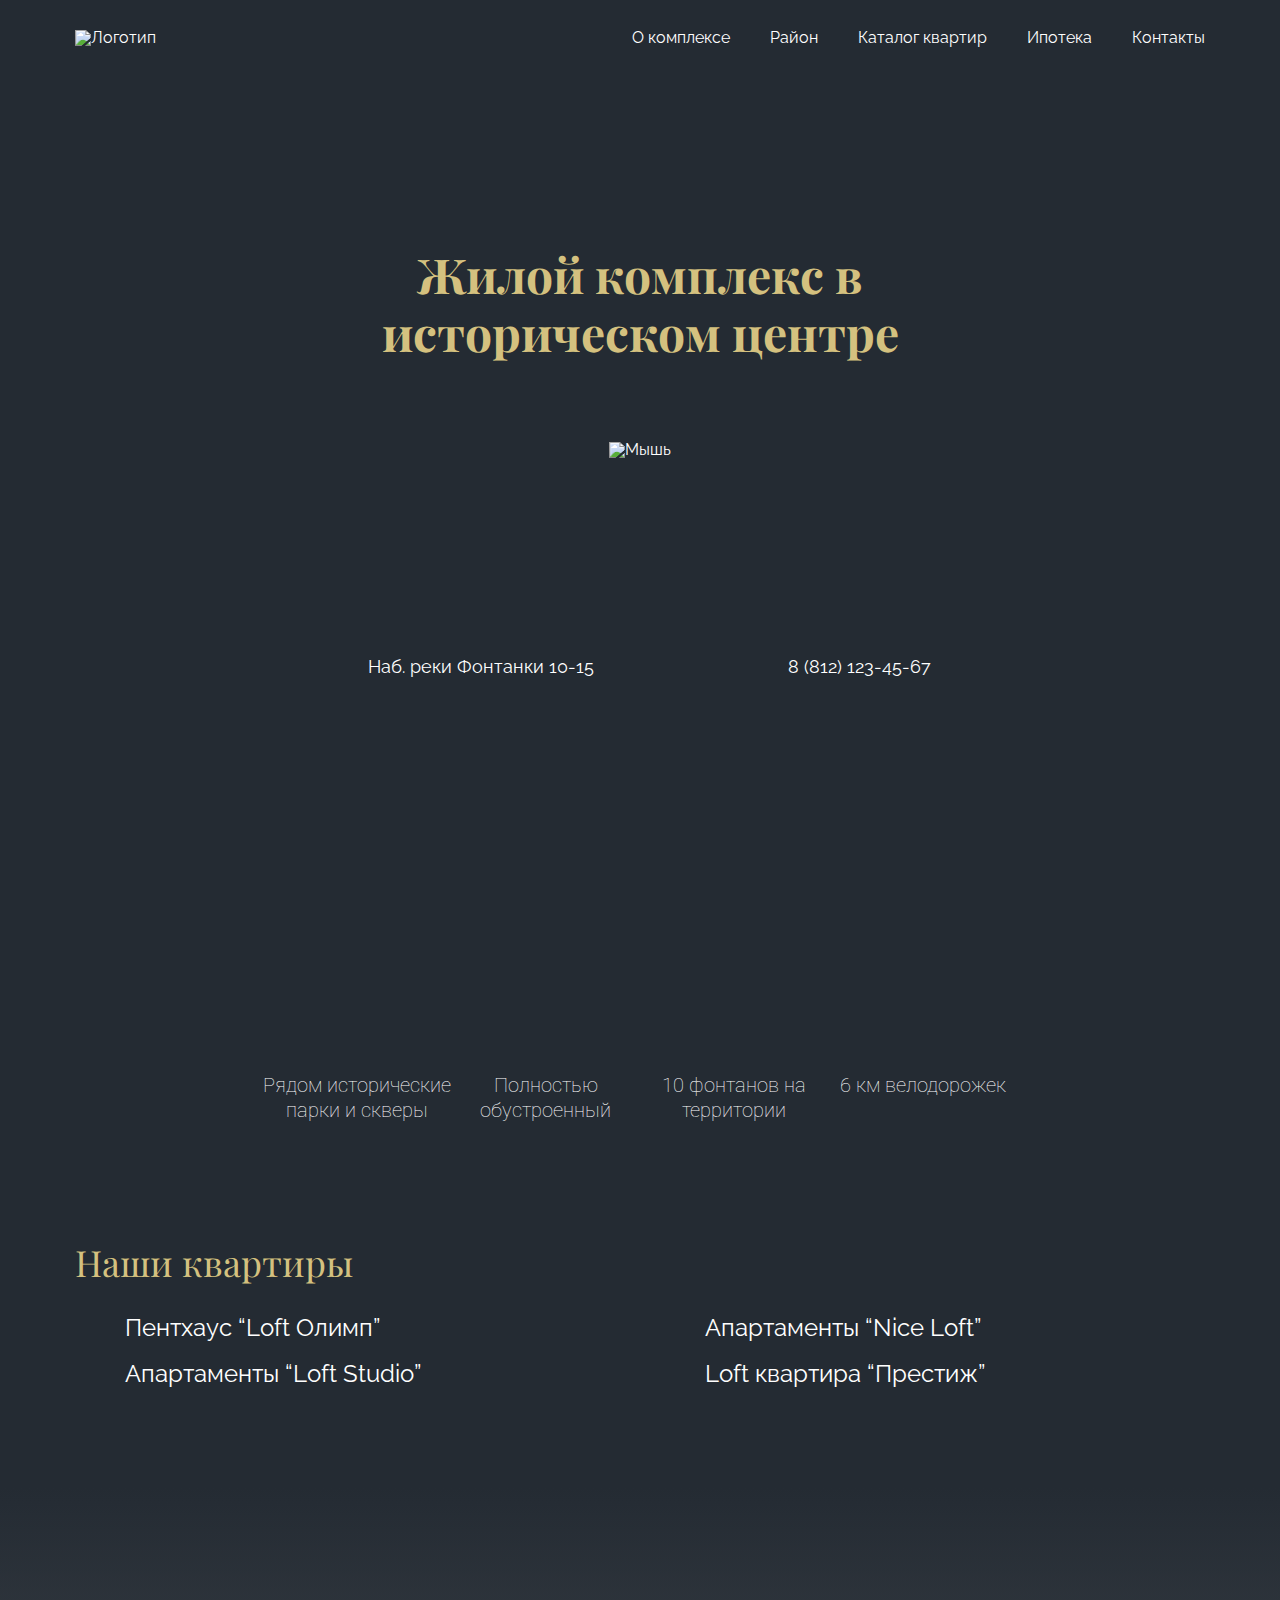
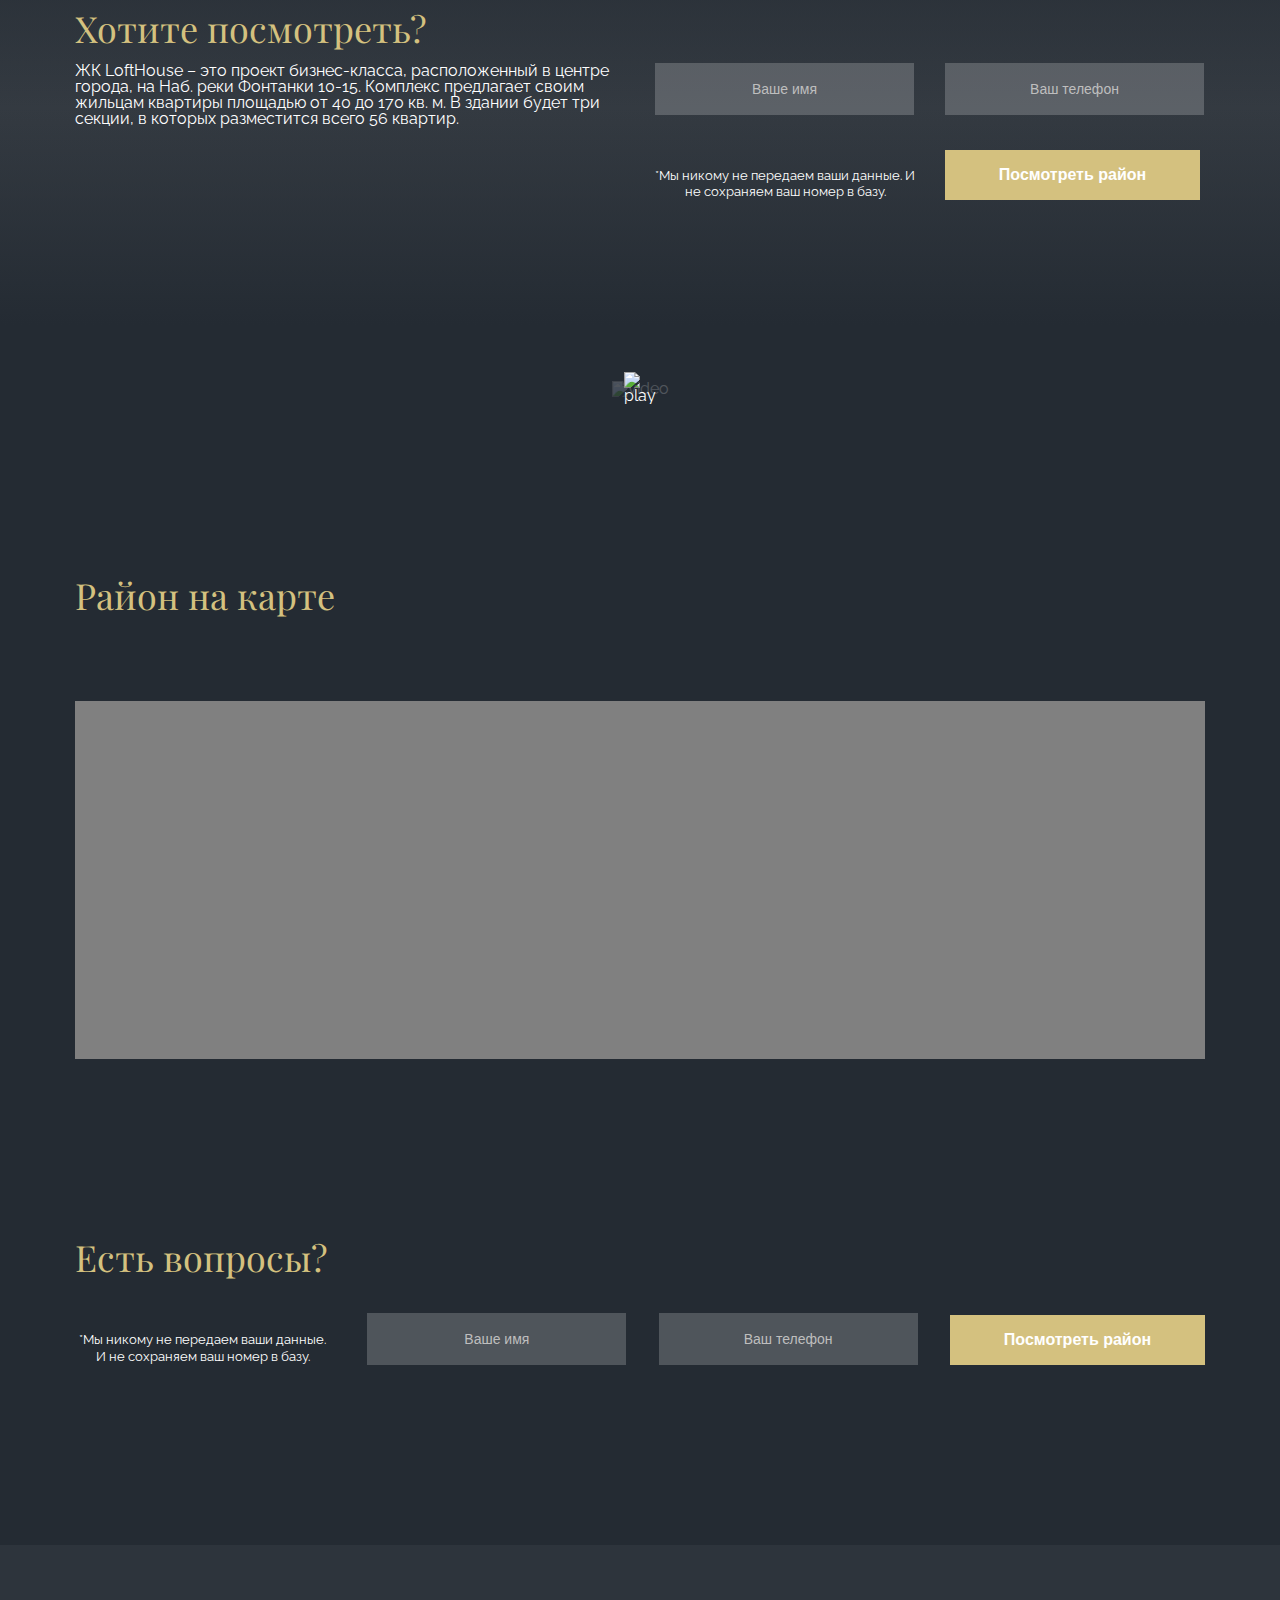
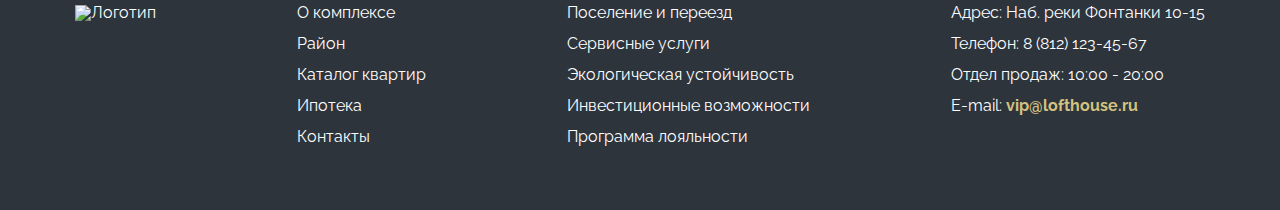
==== commit 423d60b5: "мелкие правки" ====
--- a/public/index.html
+++ b/public/index.html
@@ -87,19 +87,19 @@
             <div class="appartments__box grid-columns-2">               <div class="appartments__card">                 <p class="appartments__text">Пентхаус “Loft Олимп”</p>-                <picture><source srcset="images/appartments-1.webp" type="image/webp"><img src="images/appartments-1.jpg" alt="" class="appartments__img"></picture>+                <img src="images/appartments-1.jpg" alt="" class="appartments__img">               </div>               <div class="appartments__card">                 <p class="appartments__text">Апартаменты “Nice Loft”</p>-                <picture><source srcset="images/appartments-2.webp" type="image/webp"><img src="images/appartments-2.jpg" alt="" class="appartments__img"></picture>+                <img src="images/appartments-2.jpg" alt="" class="appartments__img">               </div>               <div class="appartments__card">                 <p class="appartments__text">Апартаменты “Loft Studio”</p>-                <picture><source srcset="images/appartments-3.webp" type="image/webp"><img src="images/appartments-3.jpg" alt="" class="appartments__img"></picture>+                <img src="images/appartments-3.jpg" alt="" class="appartments__img">               </div>               <div class="appartments__card">                 <p class="appartments__text">Loft квартира “Престиж”</p>-                <picture><source srcset="images/appartments-4.webp" type="image/webp"><img src="images/appartments-4.jpg" alt="" class="appartments__img"></picture>+                <img src="images/appartments-4.jpg" alt="" class="appartments__img">               </div>             </div>           </div>@@ -133,7 +133,7 @@
             <div class="video__box">               <a href="https://www.youtube.com/watch?v=HsOkBQfsIEk" class="video__link">                 <img src="images/play-button.svg" alt="play" class="video__icon">-                <picture><source srcset="images/video.webp" type="image/webp"><img src="images/video.jpg" alt="video" class="video__image"></picture>+                <img src="images/video.jpg" alt="video" class="video__image">               </a>             </div>           </div>--- a/public/css/style.min.css
+++ b/public/css/style.min.css
@@ -1 +1 @@
-a,abbr,acronym,address,applet,article,aside,audio,b,big,blockquote,body,canvas,caption,center,cite,code,dd,del,details,dfn,div,dl,dt,em,embed,fieldset,figcaption,figure,footer,form,h1,h2,h3,h4,h5,h6,header,hgroup,html,i,iframe,img,ins,kbd,label,legend,li,mark,menu,nav,object,ol,output,p,pre,q,ruby,s,samp,section,small,span,strike,strong,sub,summary,sup,table,tbody,td,tfoot,th,thead,time,tr,tt,u,ul,var,video{margin:0;padding:0;border:0;font-size:100%;font:inherit;vertical-align:baseline}body,html{height:100%}:focus{outline:0}article,aside,details,figcaption,figure,footer,header,hgroup,menu,nav,section{display:block}body{line-height:1}ol,ul{list-style:none}blockquote,q{quotes:none}blockquote:after,blockquote:before,q:after,q:before{content:"";content:none}table{border-collapse:collapse;border-spacing:0}input[type=search]::-webkit-search-cancel-button,input[type=search]::-webkit-search-decoration,input[type=search]::-webkit-search-results-button,input[type=search]::-webkit-search-results-decoration{-webkit-appearance:none;-moz-appearance:none}input[type=search]{-webkit-appearance:none;-moz-appearance:none;-webkit-box-sizing:content-box;box-sizing:content-box}textarea{overflow:auto;vertical-align:top;resize:vertical}audio,canvas,video{display:inline-block;max-width:100%}audio:not([controls]){display:none;height:0}[hidden]{display:none}html{font-size:100%;-webkit-text-size-adjust:100%;-ms-text-size-adjust:100%}a{text-decoration:none}a:focus{outline:thin dotted}a:active,a:hover{outline:0}img{border:0;-ms-interpolation-mode:bicubic}figure{margin:0}form{margin:0}fieldset{border:1px solid silver;margin:0 2px;padding:.35em .625em .75em}legend{border:0;padding:0;white-space:normal}button,input,select,textarea{font-size:100%;margin:0;vertical-align:baseline}button,input{line-height:normal}button,select{text-transform:none}button,html input[type=button],input[type=reset],input[type=submit]{-webkit-appearance:button;cursor:pointer}button[disabled],html input[disabled]{cursor:default}input[type=checkbox],input[type=radio]{-webkit-box-sizing:border-box;box-sizing:border-box;padding:0}input[type=search]{-webkit-appearance:textfield;-webkit-box-sizing:content-box;box-sizing:content-box}input[type=search]::-webkit-search-cancel-button,input[type=search]::-webkit-search-decoration{-webkit-appearance:none}button::-moz-focus-inner,input::-moz-focus-inner{border:0;padding:0}textarea{overflow:auto;vertical-align:top}table{border-collapse:collapse;border-spacing:0}button,html,input,select,textarea{color:#222}::-moz-selection{background:#b3d4fc;text-shadow:none}::selection{background:#b3d4fc;text-shadow:none}img{vertical-align:middle}fieldset{border:0;margin:0;padding:0}textarea{resize:vertical}.chromeframe{margin:.2em 0;background:#ccc;color:#000;padding:.2em 0}.flex-line{display:-webkit-box;display:-ms-flexbox;display:flex;-webkit-box-pack:justify;-ms-flex-pack:justify;justify-content:space-between;-webkit-box-align:center;-ms-flex-align:center;align-items:center}.grid-columns-2{display:-ms-grid;display:grid;-ms-grid-columns:(1fr)[2];grid-template-columns:repeat(2,1fr)}.title-content{font-family:"Playfair Display",serif;font-size:36px;color:#d4c17f;margin-bottom:88px}.menu-overlay{display:none;position:absolute;right:0;left:0;bottom:0;top:0;background-color:rgba(0,0,0,.5)}.menu-overlay--show{display:block}.list{margin-bottom:15px}.accent{color:#d4c17f;font-weight:700}body{font-family:Raleway,sans-serif;color:#fff;font-size:16px;font-weight:400;background-color:#242b33}a{color:inherit}.wrapper{min-height:100%;display:-webkit-box;display:-ms-flexbox;display:flex;-webkit-box-orient:vertical;-webkit-box-direction:normal;-ms-flex-direction:column;flex-direction:column}.container{max-width:1130px;padding:0 20px;margin:0 auto}.main{-webkit-box-flex:1;-ms-flex-positive:1;flex-grow:1}.menu__list{gap:40px}.menu__link{color:inherit}.menu__btn{display:none;width:40px;height:18px;z-index:2;position:relative}.menu__btn span{background-color:#fff;height:2px;width:100%}.form{font-size:13px;gap:35px 30px;-webkit-box-align:end;-ms-flex-align:end;align-items:flex-end;text-align:center}.form__input{width:255px;height:50px;background-color:rgba(255,255,255,.2);font-size:16px;color:#fff;border:none}.form__input::-webkit-input-placeholder{color:#bebebe;font-size:14px;text-align:center}.form__input::-moz-placeholder{color:#bebebe;font-size:14px;text-align:center}.form__input:-ms-input-placeholder{color:#bebebe;font-size:14px;text-align:center}.form__input::-ms-input-placeholder{color:#bebebe;font-size:14px;text-align:center}.form__input::placeholder{color:#bebebe;font-size:14px;text-align:center}.form__text{line-height:1.24}.form__btn{font-size:16px;font-weight:700;color:inherit;border:none;width:255px;height:50px;background:#d4c17f}.accordeon{width:100%;margin:0 auto;display:-webkit-box;display:-ms-flexbox;display:flex;-webkit-box-orient:vertical;-webkit-box-direction:normal;-ms-flex-direction:column;flex-direction:column;-webkit-box-align:center;-ms-flex-align:center;align-items:center;display:none}.accordeon__faq{max-width:700px;margin-top:2rem;padding-bottom:1rem;border-bottom:2px solid #fff;cursor:pointer}.accordeon__question{display:-webkit-box;display:-ms-flexbox;display:flex;-webkit-box-pack:justify;-ms-flex-pack:justify;justify-content:space-between;-webkit-box-align:center;-ms-flex-align:center;align-items:center}.accordeon__question svg{fill:#fff}.accordeon__question h3{font-size:20px}.accordeon__answer{max-height:0;overflow:hidden;-webkit-transition:max-height .5s ease;transition:max-height .5s ease}.header{min-height:100vh;background:-webkit-gradient(linear,left top,left bottom,color-stop(11.98%,#242b33),color-stop(51.04%,rgba(45,52,60,.38)),color-stop(92.19%,#242b33)),url(../images/header-bg.webp);background:linear-gradient(180deg,#242b33 11.98%,rgba(45,52,60,.38) 51.04%,#242b33 92.19%),url(../images/header-bg.webp)}.header__inner{padding-top:30px}.header__content-box{margin:200px auto 0;text-align:center;max-width:582px;padding-bottom:74px}.header__title{font-family:"Playfair Display",serif;font-size:48px;color:#d4c17f;font-weight:700;line-height:1.2;margin-bottom:81px}.header__contact{-webkit-box-align:center;-ms-flex-align:center;align-items:center}.header__img{margin-bottom:200px}.header__img-contact{padding-right:14px}.header__text{font-size:18px}.footer{font-family:Raleway,sans-serif;background-color:#2d343c;padding:60px 0;max-height:800px}.col-wrapper{-webkit-box-align:start;-ms-flex-align:start;align-items:flex-start}.about-list__link:not(:last-child){margin-right:22px}.about-list__item:not(:last-child),.info-list__item:not(:last-child),.menu-footer__item:not(:last-child){margin-bottom:15px}.about-list__item:last-child{margin-top:20px}.testimonials{padding:120px 0;max-width:794px;margin:0 auto;text-align:center;position:relative}.testimonials__list{display:-ms-grid;display:grid;-ms-grid-columns:1fr 1fr 1fr 1fr;grid-template-columns:1fr 1fr 1fr 1fr}.testimonials__img{margin-bottom:53px}.testimonials__text{font-family:Roboto,sans-serif;font-size:20px;font-weight:lighter;line-height:1.27;max-width:194px}.testimonials p:nth-child(4){max-width:124px}.appartments{position:relative}.appartments__title{margin-bottom:88px}.appartments__box{gap:30px}.appartments__card{position:relative;display:inline-block;z-index:11}.appartments__card::before{content:"";position:absolute;top:0;left:0;width:100%;height:100%;background:-webkit-gradient(linear,left top,left bottom,from(rgba(36,43,51,0)),color-stop(92.19%,#242b33));background:linear-gradient(180deg,rgba(36,43,51,0) 0,#242b33 92.19%)}.appartments__card::after{content:"";width:98%;opacity:0;position:absolute;left:0;right:0;top:0;bottom:0;border:3px solid rgba(255,255,255,.8);-webkit-transition:opacity .2s ease-in;transition:opacity .2s ease-in}.appartments__card:hover::after{opacity:1}.appartments__text{font-size:24px;position:absolute;left:50px;bottom:44px;right:20px;z-index:2}.cta{padding:180px 0;position:relative;background:-webkit-gradient(linear,left top,left bottom,color-stop(10.42%,#242b33),color-stop(50.52%,rgba(36,43,51,0)),color-stop(90.1%,#242b33)),-webkit-gradient(linear,left bottom,left top,from(rgba(36,43,51,.9)),to(rgba(36,43,51,.9))),url(../images/cta-bg.webp),#c4c4c4;background:linear-gradient(180deg,#242b33 10.42%,rgba(36,43,51,0) 50.52%,#242b33 90.1%),linear-gradient(0deg,rgba(36,43,51,.9),rgba(36,43,51,.9)),url(../images/cta-bg.webp),#c4c4c4;background-repeat:no-repeat;background-size:cover}.cta__wrapper{gap:0 30px}.cta__title{margin-bottom:17px}.video{position:relative;text-align:center}.video__link{position:relative;display:inline-block;max-width:100%;z-index:1}.video__link::before{content:"";position:absolute;left:0;top:0;width:100%;height:100%;background-color:rgba(36,43,51,.8);-webkit-transition:background-color .2s ease-in;transition:background-color .2s ease-in}.video__link:hover::before{content:"";background-color:rgba(36,43,51,.6)}.video__link:hover .video__icon{-webkit-transform:translate(-50%,-50%) scale(1.2);-ms-transform:translate(-50%,-50%) scale(1.2);transform:translate(-50%,-50%) scale(1.2);-webkit-filter:saturate(1.5);filter:saturate(1.5)}.video__link--show{display:none}.video__box{max-width:100%}.video__image{max-width:100%}.video__icon{position:absolute;left:50%;top:50%;-webkit-transform:translate(-50%,-50%);-ms-transform:translate(-50%,-50%);transform:translate(-50%,-50%);z-index:2;-webkit-transition:-webkit-transform .2s ease-in;transition:-webkit-transform .2s ease-in;transition:transform .2s ease-in;transition:transform .2s ease-in,-webkit-transform .2s ease-in}.map{padding:180px 0}.map__map{height:358px;max-width:100%;background-color:grey}.cta-form{padding-bottom:180px}.cta-form__title{margin-bottom:38px}.cta-form__text{width:255px;margin-right:5px}.cta-form__form{gap:0 30px}.accordeon__faq.active .accordeon__answer{max-height:300px}.accordeon__faq.active svg{-webkit-transform:rotate(180deg);-ms-transform:rotate(180deg);transform:rotate(180deg)}svg{-webkit-transition:-webkit-transform .5s ease-in;transition:-webkit-transform .5s ease-in;transition:transform .5s ease-in;transition:transform .5s ease-in,-webkit-transform .5s ease-in}@media (max-width:992px){.title-content{text-align:center;margin-bottom:60px}.testimonials__list{-ms-grid-columns:(200px)[2];grid-template-columns:repeat(2,200px);gap:20px;-webkit-box-pack:center;-ms-flex-pack:center;justify-content:center}.appartments__box{-ms-grid-columns:1fr;grid-template-columns:1fr;width:100%}.appartments__card{-ms-grid-column-align:center;justify-self:center}.cta__wrapper{-ms-grid-columns:1fr;grid-template-columns:1fr;gap:20px;text-align:center}.form{-ms-grid-columns:1fr;grid-template-columns:1fr;justify-items:center;gap:15px}}@media (max-width:768px){.col-wrapper{display:none}.menu__btn{display:-webkit-box;display:-ms-flexbox;display:flex;-webkit-box-orient:vertical;-webkit-box-direction:normal;-ms-flex-direction:column;flex-direction:column;-webkit-box-pack:justify;-ms-flex-pack:justify;justify-content:space-between;cursor:pointer}.menu__list{-webkit-box-orient:vertical;-webkit-box-direction:normal;-ms-flex-direction:column;flex-direction:column;-webkit-box-pack:center;-ms-flex-pack:center;justify-content:center;position:absolute;top:0;left:0;right:0;bottom:0;-webkit-transform:translateY(-100%);-ms-transform:translateY(-100%);transform:translateY(-100%);-webkit-transition:-webkit-transform .7s ease;transition:-webkit-transform .7s ease;transition:transform .7s ease;transition:transform .7s ease,-webkit-transform .7s ease}.menu__list--open{-webkit-transform:translateY(0);-ms-transform:translateY(0);transform:translateY(0)}.accordeon{display:block;text-align:center}.accordeon__title{font-size:18px;margin-bottom:20px}.info-list{text-align:left;padding-top:20px}.about-list{text-align:left;padding-top:20px}.testimonials__img{margin-bottom:30px}.cta__wrapper{-ms-grid-columns:1fr;grid-template-columns:1fr;gap:20px;text-align:center}}@media (max-width:576px){.header__content-box{margin:120px auto 0;padding-bottom:44px}.header__title{font-size:38px}.header__contact{-webkit-box-orient:vertical;-webkit-box-direction:normal;-ms-flex-direction:column;flex-direction:column;gap:25px}.title-content{font-size:30px}.cta{padding:150px 0}.map{padding:150px 0}.video__icon{width:80px;height:80px}.video__image{width:100%}.cta-form__form{display:-ms-grid;display:grid;-ms-grid-columns:1fr;grid-template-columns:1fr}}@media (max-width:376px){.header .logo{width:100px}.header__title{margin-bottom:61px}.header__img{margin-bottom:100px}.header__text{font-size:14px}body{font-size:14px}.title-content{margin-bottom:30px}.testimonials{padding:90px 0}.testimonials__list{-ms-grid-columns:1fr;grid-template-columns:1fr}.testimonials__item{-ms-grid-column-align:center;justify-self:center}.testimonials__text{font-size:14px}.appartments__img{max-width:300px;max-height:200px}.appartments__text{font-size:18px}.cta{padding:90px 0}.cta__text{font-size:14px}.map{padding:90px 0}.cta-form{padding-bottom:90px}}+a,abbr,acronym,address,applet,article,aside,audio,b,big,blockquote,body,canvas,caption,center,cite,code,dd,del,details,dfn,div,dl,dt,em,embed,fieldset,figcaption,figure,footer,form,h1,h2,h3,h4,h5,h6,header,hgroup,html,i,iframe,img,ins,kbd,label,legend,li,mark,menu,nav,object,ol,output,p,pre,q,ruby,s,samp,section,small,span,strike,strong,sub,summary,sup,table,tbody,td,tfoot,th,thead,time,tr,tt,u,ul,var,video{margin:0;padding:0;border:0;font-size:100%;font:inherit;vertical-align:baseline}body,html{height:100%}:focus{outline:0}article,aside,details,figcaption,figure,footer,header,hgroup,menu,nav,section{display:block}body{line-height:1}ol,ul{list-style:none}blockquote,q{quotes:none}blockquote:after,blockquote:before,q:after,q:before{content:"";content:none}table{border-collapse:collapse;border-spacing:0}input[type=search]::-webkit-search-cancel-button,input[type=search]::-webkit-search-decoration,input[type=search]::-webkit-search-results-button,input[type=search]::-webkit-search-results-decoration{-webkit-appearance:none;-moz-appearance:none}input[type=search]{-webkit-appearance:none;-moz-appearance:none;-webkit-box-sizing:content-box;box-sizing:content-box}textarea{overflow:auto;vertical-align:top;resize:vertical}audio,canvas,video{display:inline-block;max-width:100%}audio:not([controls]){display:none;height:0}[hidden]{display:none}html{font-size:100%;-webkit-text-size-adjust:100%;-ms-text-size-adjust:100%}a{text-decoration:none}a:focus{outline:thin dotted}a:active,a:hover{outline:0}img{border:0;-ms-interpolation-mode:bicubic}figure{margin:0}form{margin:0}fieldset{border:1px solid silver;margin:0 2px;padding:.35em .625em .75em}legend{border:0;padding:0;white-space:normal}button,input,select,textarea{font-size:100%;margin:0;vertical-align:baseline}button,input{line-height:normal}button,select{text-transform:none}button,html input[type=button],input[type=reset],input[type=submit]{-webkit-appearance:button;cursor:pointer}button[disabled],html input[disabled]{cursor:default}input[type=checkbox],input[type=radio]{-webkit-box-sizing:border-box;box-sizing:border-box;padding:0}input[type=search]{-webkit-appearance:textfield;-webkit-box-sizing:content-box;box-sizing:content-box}input[type=search]::-webkit-search-cancel-button,input[type=search]::-webkit-search-decoration{-webkit-appearance:none}button::-moz-focus-inner,input::-moz-focus-inner{border:0;padding:0}textarea{overflow:auto;vertical-align:top}table{border-collapse:collapse;border-spacing:0}button,html,input,select,textarea{color:#222}::-moz-selection{background:#b3d4fc;text-shadow:none}::selection{background:#b3d4fc;text-shadow:none}img{vertical-align:middle}fieldset{border:0;margin:0;padding:0}textarea{resize:vertical}.chromeframe{margin:.2em 0;background:#ccc;color:#000;padding:.2em 0}.flex-line{display:-webkit-box;display:-ms-flexbox;display:flex;-webkit-box-pack:justify;-ms-flex-pack:justify;justify-content:space-between;-webkit-box-align:center;-ms-flex-align:center;align-items:center}.grid-columns-2{display:-ms-grid;display:grid;-ms-grid-columns:(1fr)[2];grid-template-columns:repeat(2,1fr)}.title-content{font-family:"Playfair Display",serif;font-size:36px;color:#d4c17f;margin-bottom:88px}.menu-overlay{display:none;position:absolute;right:0;left:0;bottom:0;top:0;background-color:rgba(0,0,0,.5)}.menu-overlay--show{display:block}.list{margin-bottom:15px}.accent{color:#d4c17f;font-weight:700}body{font-family:Raleway,sans-serif;color:#fff;font-size:16px;font-weight:400;background-color:#242b33}a{color:inherit}.wrapper{min-height:100%;display:-webkit-box;display:-ms-flexbox;display:flex;-webkit-box-orient:vertical;-webkit-box-direction:normal;-ms-flex-direction:column;flex-direction:column}.container{max-width:1130px;padding:0 20px;margin:0 auto}.main{-webkit-box-flex:1;-ms-flex-positive:1;flex-grow:1}.menu__list{gap:40px}.menu__link{color:inherit}.menu__btn{display:none;width:40px;height:18px;z-index:2;position:relative}.menu__btn span{background-color:#fff;height:2px;width:100%}.form{font-size:13px;gap:35px 30px;-webkit-box-align:end;-ms-flex-align:end;align-items:flex-end;text-align:center}.form__input{width:255px;height:50px;background-color:rgba(255,255,255,.2);font-size:16px;color:#fff;border:none}.form__input::-webkit-input-placeholder{color:#bebebe;font-size:14px;text-align:center}.form__input::-moz-placeholder{color:#bebebe;font-size:14px;text-align:center}.form__input:-ms-input-placeholder{color:#bebebe;font-size:14px;text-align:center}.form__input::-ms-input-placeholder{color:#bebebe;font-size:14px;text-align:center}.form__input::placeholder{color:#bebebe;font-size:14px;text-align:center}.form__text{line-height:1.24}.form__btn{font-size:16px;font-weight:700;color:inherit;border:none;width:255px;height:50px;background:#d4c17f}.accordeon{width:100%;margin:0 auto;display:-webkit-box;display:-ms-flexbox;display:flex;-webkit-box-orient:vertical;-webkit-box-direction:normal;-ms-flex-direction:column;flex-direction:column;-webkit-box-align:center;-ms-flex-align:center;align-items:center;display:none}.accordeon__faq{max-width:700px;margin-top:2rem;padding-bottom:1rem;border-bottom:2px solid #fff;cursor:pointer}.accordeon__question{display:-webkit-box;display:-ms-flexbox;display:flex;-webkit-box-pack:justify;-ms-flex-pack:justify;justify-content:space-between;-webkit-box-align:center;-ms-flex-align:center;align-items:center}.accordeon__question svg{fill:#fff}.accordeon__question h3{font-size:20px}.accordeon__answer{max-height:0;overflow:hidden;-webkit-transition:max-height .5s ease;transition:max-height .5s ease}.no-webp .header{background:-webkit-gradient(linear,left top,left bottom,color-stop(11.98%,#242b33),color-stop(51.04%,rgba(45,52,60,.38)),color-stop(92.19%,#242b33)),url(../images/header-webp.jpg);background:linear-gradient(180deg,#242b33 11.98%,rgba(45,52,60,.38) 51.04%,#242b33 92.19%),url(../images/header-webp.jpg)}.header{min-height:100vh}.header__inner{padding-top:30px}.header__content-box{margin:200px auto 0;text-align:center;max-width:582px;padding-bottom:74px}.header__title{font-family:"Playfair Display",serif;font-size:48px;color:#d4c17f;font-weight:700;line-height:1.2;margin-bottom:81px}.header__contact{-webkit-box-align:center;-ms-flex-align:center;align-items:center}.header__img{margin-bottom:200px}.header__img-contact{padding-right:14px}.header__text{font-size:18px}.footer{font-family:Raleway,sans-serif;background-color:#2d343c;padding:60px 0;max-height:800px}.col-wrapper{-webkit-box-align:start;-ms-flex-align:start;align-items:flex-start}.about-list__link:not(:last-child){margin-right:22px}.about-list__item:not(:last-child),.info-list__item:not(:last-child),.menu-footer__item:not(:last-child){margin-bottom:15px}.about-list__item:last-child{margin-top:20px}.testimonials{padding:120px 0;max-width:794px;margin:0 auto;text-align:center;position:relative}.testimonials__list{display:-ms-grid;display:grid;-ms-grid-columns:1fr 1fr 1fr 1fr;grid-template-columns:1fr 1fr 1fr 1fr}.testimonials__img{margin-bottom:53px}.testimonials__text{font-family:Roboto,sans-serif;font-size:20px;font-weight:lighter;line-height:1.27;max-width:194px}.testimonials p:nth-child(4){max-width:124px}.appartments{position:relative}.appartments__title{margin-bottom:88px}.appartments__box{gap:30px}.appartments__card{position:relative;display:inline-block;z-index:11}.appartments__card::before{content:"";position:absolute;top:0;left:0;width:100%;height:100%;background:-webkit-gradient(linear,left top,left bottom,from(rgba(36,43,51,0)),color-stop(92.19%,#242b33));background:linear-gradient(180deg,rgba(36,43,51,0) 0,#242b33 92.19%)}.appartments__card::after{content:"";width:98%;opacity:0;position:absolute;left:0;right:0;top:0;bottom:0;border:3px solid rgba(255,255,255,.8);-webkit-transition:opacity .2s ease-in;transition:opacity .2s ease-in}.appartments__card:hover::after{opacity:1}.appartments__text{font-size:24px;position:absolute;left:50px;bottom:44px;right:20px;z-index:2}.cta{padding:180px 0;position:relative;background:-webkit-gradient(linear,left top,left bottom,color-stop(10.42%,#242b33),color-stop(50.52%,rgba(36,43,51,0)),color-stop(90.1%,#242b33)),-webkit-gradient(linear,left bottom,left top,from(rgba(36,43,51,.9)),to(rgba(36,43,51,.9))),url(../images/cta-bg.webp),#c4c4c4;background:linear-gradient(180deg,#242b33 10.42%,rgba(36,43,51,0) 50.52%,#242b33 90.1%),linear-gradient(0deg,rgba(36,43,51,.9),rgba(36,43,51,.9)),url(../images/cta-bg.webp),#c4c4c4;background-repeat:no-repeat;background-size:cover}.cta__wrapper{gap:0 30px}.cta__title{margin-bottom:17px}.video{position:relative;text-align:center}.video__link{position:relative;display:inline-block;max-width:100%;z-index:1}.video__link::before{content:"";position:absolute;left:0;top:0;width:100%;height:100%;background-color:rgba(36,43,51,.8);-webkit-transition:background-color .2s ease-in;transition:background-color .2s ease-in}.video__link:hover::before{content:"";background-color:rgba(36,43,51,.6)}.video__link:hover .video__icon{-webkit-transform:translate(-50%,-50%) scale(1.2);-ms-transform:translate(-50%,-50%) scale(1.2);transform:translate(-50%,-50%) scale(1.2);-webkit-filter:saturate(1.5);filter:saturate(1.5)}.video__link--show{display:none}.video__box{max-width:100%}.video__image{max-width:100%}.video__icon{position:absolute;left:50%;top:50%;-webkit-transform:translate(-50%,-50%);-ms-transform:translate(-50%,-50%);transform:translate(-50%,-50%);z-index:2;-webkit-transition:-webkit-transform .2s ease-in;transition:-webkit-transform .2s ease-in;transition:transform .2s ease-in;transition:transform .2s ease-in,-webkit-transform .2s ease-in}.map{padding:180px 0}.map__map{height:358px;max-width:100%;background-color:grey}.cta-form{padding-bottom:180px}.cta-form__title{margin-bottom:38px}.cta-form__text{width:255px;margin-right:5px}.cta-form__form{gap:0 30px}.accordeon__faq.active .accordeon__answer{max-height:300px}.accordeon__faq.active svg{-webkit-transform:rotate(180deg);-ms-transform:rotate(180deg);transform:rotate(180deg)}svg{-webkit-transition:-webkit-transform .5s ease-in;transition:-webkit-transform .5s ease-in;transition:transform .5s ease-in;transition:transform .5s ease-in,-webkit-transform .5s ease-in}@media (max-width:992px){.title-content{text-align:center;margin-bottom:60px}.testimonials__list{-ms-grid-columns:(200px)[2];grid-template-columns:repeat(2,200px);gap:20px;-webkit-box-pack:center;-ms-flex-pack:center;justify-content:center}.appartments__box{-ms-grid-columns:1fr;grid-template-columns:1fr;width:100%}.appartments__card{-ms-grid-column-align:center;justify-self:center}.cta__wrapper{-ms-grid-columns:1fr;grid-template-columns:1fr;gap:20px;text-align:center}.form{-ms-grid-columns:1fr;grid-template-columns:1fr;justify-items:center;gap:15px}}@media (max-width:768px){.col-wrapper{display:none}.menu__btn{display:-webkit-box;display:-ms-flexbox;display:flex;-webkit-box-orient:vertical;-webkit-box-direction:normal;-ms-flex-direction:column;flex-direction:column;-webkit-box-pack:justify;-ms-flex-pack:justify;justify-content:space-between;cursor:pointer}.menu__list{-webkit-box-orient:vertical;-webkit-box-direction:normal;-ms-flex-direction:column;flex-direction:column;-webkit-box-pack:center;-ms-flex-pack:center;justify-content:center;position:absolute;top:0;left:0;right:0;bottom:0;-webkit-transform:translateY(-100%);-ms-transform:translateY(-100%);transform:translateY(-100%);-webkit-transition:-webkit-transform .7s ease;transition:-webkit-transform .7s ease;transition:transform .7s ease;transition:transform .7s ease,-webkit-transform .7s ease}.menu__list--open{-webkit-transform:translateY(0);-ms-transform:translateY(0);transform:translateY(0)}.accordeon{display:block;text-align:center}.accordeon__title{font-size:18px;margin-bottom:20px}.info-list{text-align:left;padding-top:20px}.about-list{text-align:left;padding-top:20px}.testimonials__img{margin-bottom:30px}.cta__wrapper{-ms-grid-columns:1fr;grid-template-columns:1fr;gap:20px;text-align:center}}@media (max-width:576px){.header__content-box{margin:120px auto 0;padding-bottom:44px}.header__title{font-size:38px}.header__contact{-webkit-box-orient:vertical;-webkit-box-direction:normal;-ms-flex-direction:column;flex-direction:column;gap:25px}.title-content{font-size:30px}.cta{padding:150px 0}.map{padding:150px 0}.appartments__img{width:100%}.appartments__text{font-size:18px}.video__icon{width:80px;height:80px}.video__image{width:100%}.cta-form__form{display:-ms-grid;display:grid;-ms-grid-columns:1fr;grid-template-columns:1fr}}@media (max-width:376px){.header .logo{width:100px}.header__title{margin-bottom:61px}.header__img{margin-bottom:100px}.header__text{font-size:14px}body{font-size:14px}.title-content{margin-bottom:30px}.testimonials{padding:90px 0}.testimonials__list{-ms-grid-columns:1fr;grid-template-columns:1fr}.testimonials__item{-ms-grid-column-align:center;justify-self:center}.testimonials__text{font-size:14px}.appartments__text{font-size:18px}.cta{padding:90px 0}.cta__text{font-size:14px}.map{padding:90px 0}.cta-form{padding-bottom:90px}}.webp .header{background:-webkit-gradient(linear,left top,left bottom,color-stop(11.98%,#242b33),color-stop(51.04%,rgba(45,52,60,.38)),color-stop(92.19%,#242b33)),url(../images/header-webp.webp);background:linear-gradient(180deg,#242b33 11.98%,rgba(45,52,60,.38) 51.04%,#242b33 92.19%),url(../images/header-webp.webp)}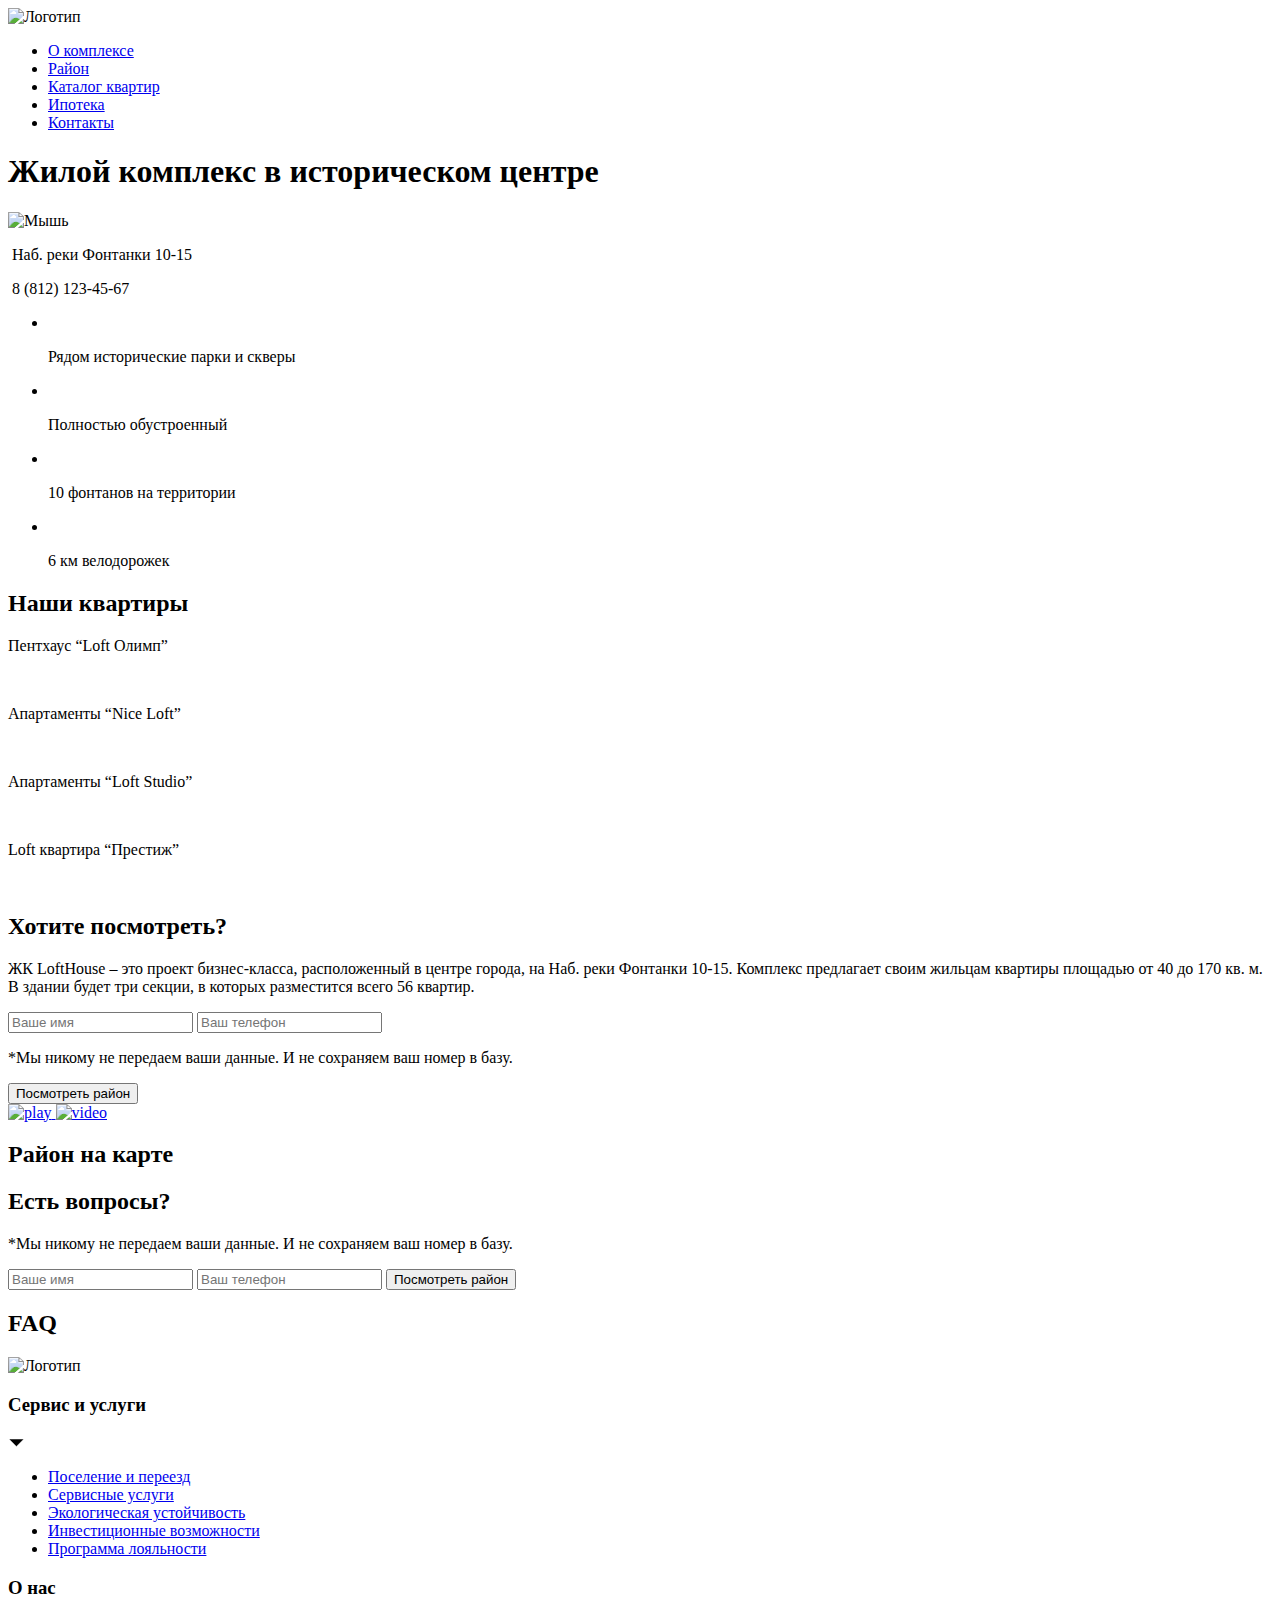
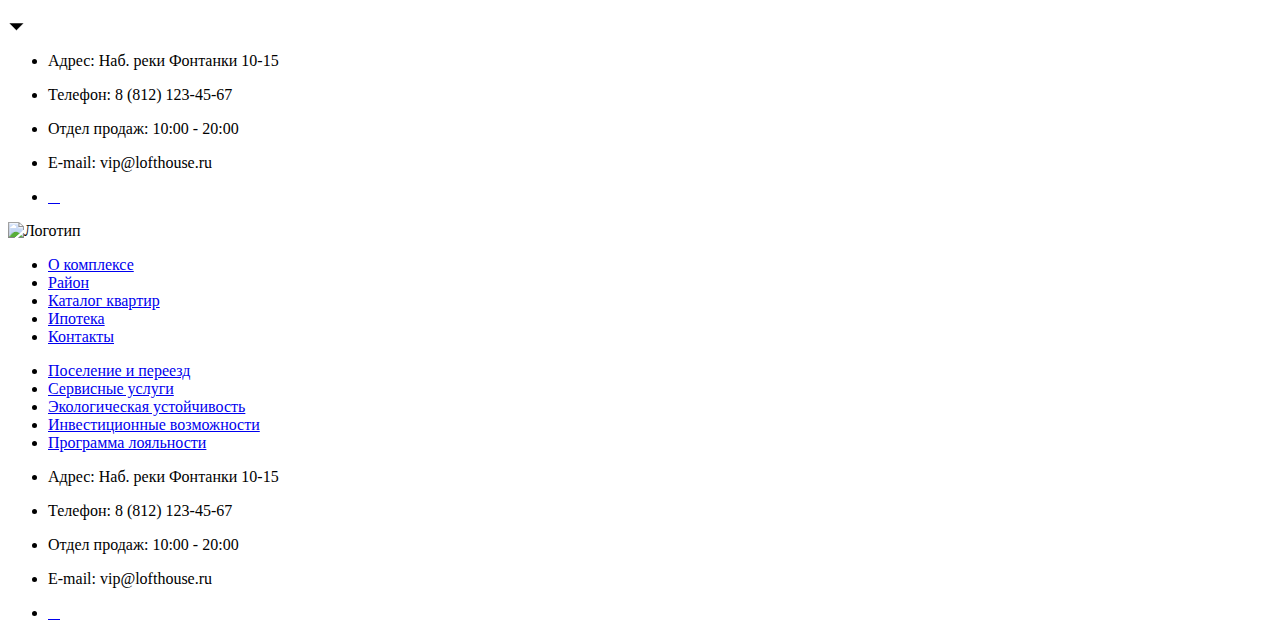
==== commit 69e8e331: "мелкие правки" ====
--- a/public/index.html
+++ b/public/index.html
@@ -1,312 +1,457 @@
-<!DOCTYPE html>-<html lang="en">-  <head>-    <meta charset="UTF-8">-    <meta http-equiv="X-UA-Compatible" content="IE=edge">-    <meta name="viewport" content="width=device-width,initial-scale=1">-    <title>Loft House</title>-    <link rel="preconnect" href="https://fonts.googleapis.com">-    <link rel="preconnect" href="https://fonts.gstatic.com" crossorigin>-    <link href="https://fonts.googleapis.com/css2?family=Playfair+Display:ital,wght@0,400..900;1,400..900&family=Raleway:ital,wght@0,100..900;1,100..900&family=Roboto:ital,wght@0,100;0,300;0,400;0,500;0,700;0,900;1,100;1,300;1,400;1,500;1,700;1,900&display=swap" rel="stylesheet">-    <link rel="stylesheet" href="css/style.min.css">-  </head>-  <body>-    <div class="wrapper">-      <div class="menu-overlay"></div>-      <header class="header">-  <div class="container">-    <div class="header__inner flex-line">-      <img class="logo" src="images/logo.svg" alt="Логотип">-      <nav class="menu">-  <div class="menu__btn">-    <span></span><span></span><span></span><span></span>-  </div>-  <ul class="menu__list flex-line">-    <li class="menu__item">-      <a href="#section-1" class="menu__link">О комплексе</a>-    </li>-    <li class="menu__item">-      <a href="#section-4" class="menu__link">Район</a>-    </li>-    <li class="menu__item">-      <a href="#section-2" class="menu__link">Каталог квартир</a>-    </li>-    <li class="menu__item">-      <a href="#" class="menu__link">Ипотека</a>-    </li>-    <li class="menu__item">-      <a href="#section-5" class="menu__link">Контакты</a>-    </li>-  </ul>-</nav>-    </div>-    <div class="header__content-box">-      <h1 class="header__title">Жилой комплекс в историческом центре</h1>-      <img class="header__img" src="images/mouse.svg" alt="Мышь">-      <div class="header__contact flex-line">-        <p class="header__text">-          <img class="header__img-contact" src="images/marker.svg" alt="">-          Наб. реки Фонтанки 10-15-        </p>-        <p class="header__text">-          <img class="header__img-contact" src="images/phone-call.svg" alt="">-          8 (812) 123-45-67-        </p>-      </div>-    </div>-  </div>-</header>-      <main class="main">-        <section class="testimonials" id="section-1">-          <div class="container">-            <ul class="testimonials__list">-              <li class="testimonials__item">-                <img src="images/testimonials-1.svg" alt="" class="testimonials__img">-                <p class="testimonials__text">-                  Рядом исторические парки и скверы-                </p>-              </li>-              <li class="testimonials__item">-                <img src="images/testimonials-2.svg" alt="" class="testimonials__img">-                <p class="testimonials__text">Полностью обустроенный</p>-              </li>-              <li class="testimonials__item">-                <img src="images/testimonials-3.svg" alt="" class="testimonials__img">-                <p class="testimonials__text">10 фонтанов на территории</p>-              </li>-              <li class="testimonials__item">-                <img src="images/testimonials-4.svg" alt="" class="testimonials__img">-                <p class="testimonials__text">6 км велодорожек</p>-              </li>-            </ul>-          </div>-        </section>-        <section class="appartments" id="section-2">-          <div class="container">-            <h2 class="appartments__title title-content">Наши квартиры</h2>-            <div class="appartments__box grid-columns-2">-              <div class="appartments__card">-                <p class="appartments__text">Пентхаус “Loft Олимп”</p>-                <img src="images/appartments-1.jpg" alt="" class="appartments__img">-              </div>-              <div class="appartments__card">-                <p class="appartments__text">Апартаменты “Nice Loft”</p>-                <img src="images/appartments-2.jpg" alt="" class="appartments__img">-              </div>-              <div class="appartments__card">-                <p class="appartments__text">Апартаменты “Loft Studio”</p>-                <img src="images/appartments-3.jpg" alt="" class="appartments__img">-              </div>-              <div class="appartments__card">-                <p class="appartments__text">Loft квартира “Престиж”</p>-                <img src="images/appartments-4.jpg" alt="" class="appartments__img">-              </div>-            </div>-          </div>-        </section>-        <section class="cta" id="section-3">-          <div class="container">-            <h2 class="cta__title title-content">Хотите посмотреть?</h2>-            <div class="cta__wrapper grid-columns-2">-              <div class="cta__box-content">-                <p class="cta__text">-                  ЖК LoftHouse – это проект бизнес-класса, расположенный в-                  центре города, на Наб. реки Фонтанки 10-15. Комплекс-                  предлагает своим жильцам квартиры площадью от 40 до 170 кв. м.-                  В здании будет три секции, в которых разместится всего 56-                  квартир.-                </p>-              </div>-              <form action="#" class="form grid-columns-2">-  <input type="text" class="form__input" placeholder="Ваше имя">-  <input type="text" class="form__input" placeholder="Ваш телефон">-  <p class="form__text">-    *Мы никому не передаем ваши данные. И не сохраняем ваш номер в базу.-  </p>-  <button class="form__btn">Посмотреть район</button>-</form>-            </div>-          </div>-        </section>-        <sectoion class="video" id="">-          <div class="container">-            <div class="video__box">-              <a href="https://www.youtube.com/watch?v=HsOkBQfsIEk" class="video__link">-                <img src="images/play-button.svg" alt="play" class="video__icon">-                <img src="images/video.jpg" alt="video" class="video__image">-              </a>-            </div>-          </div>-        </sectoion>-        <section class="map" id="section-4">-          <div class="container">-            <h2 class="map__title title-content">Район на карте</h2>-            <div class="map__map" id="map"></div>-          </div>-        </section>-        <section class="cta-form" id="section-5">-          <div class="container">-            <h2 class="cta-form__title title-content">Есть вопросы?</h2>-            <form action="#" class="form flex-line cta-form__form">-              <p class="form__text cta-form__text">-                *Мы никому не передаем ваши данные. И не сохраняем ваш номер в-                базу.-              </p>-              <input type="text" class="form__input" placeholder="Ваше имя">-              <input type="text" class="form__input" placeholder="Ваш телефон">-              <button class="form__btn">Посмотреть район</button>-            </form>-          </div>-        </section>-      </main>-      <footer class="footer">-  <section class="col">-    <div class="container">-      <div class="accordeon">-  <h2 class="accordeon__title">FAQ</h2>-  <img class="logo" src="images/logo.svg" alt="Логотип">-  <div class="accordeon__faq">-    <div class="accordeon__question">-      <h3>Сервис и услуги</h3>-      <svg with="15" height="10" viewBox="0 0 42 25">-        <path d="M3 3L21 21L39 3" stroke="white" stroke-with="7" stroke-linecap="round"></path>-      </svg>-    </div>-    <div class="accordeon__answer">-      <ul class="info-list">-        <li class="info-list__item">-          <a href="#" class="info-list__link">Поселение и переезд</a>-        </li>-        <li class="info-list__item">-          <a href="#" class="info-list__link">Сервисные услуги</a>-        </li>-        <li class="info-list__item">-          <a href="#" class="info-list__link">Экологическая устойчивость</a>-        </li>-        <li class="info-list__item">-          <a href="#" class="info-list__link">Инвестиционные возможности</a>-        </li>-        <li class="info-list__item">-          <a href="#" class="info-list__link">Программа лояльности </a>-        </li>-      </ul>-    </div>-  </div>-  <div class="accordeon__faq">-    <div class="accordeon__question">-      <h3>О нас</h3>-      <svg with="15" height="10" viewBox="0 0 42 25">-        <path d="M3 3L21 21L39 3" stroke="white" stroke-with="7" stroke-linecap="round"></path>-      </svg>-    </div>-    <div class="accordeon__answer">-      <ul class="about-list">-        <li class="about-list__item">-          <p class="about-list__text">Адрес: Наб. реки Фонтанки 10-15</p>-        </li>-        <li class="about-list__item">-          <p class="about-list__text">Телефон: 8 (812) 123-45-67</p>-        </li>-        <li class="about-list__item">-          <p class="about-list__text">Отдел продаж: 10:00 - 20:00</p>-        </li>-        <li class="about-list__item">-          <p class="about-list__text">-            E-mail: <span class="accent">vip@lofthouse.ru</span>-          </p>-        </li>-        <li class="about-list__item">-          <a href="#" class="about-list__link">-            <img src="images/youtube.svg" alt="" class="about-list__images">-          </a>-          <a href="#" class="about-list__link">-            <img src="images/vk.svg" alt="" class="about-list__images">-          </a>-          <a href="#" class="about-list__link">-            <img src="images/facebook.svg" alt="" class="about-list__images">-          </a>-          <a href="#" class="about-list__link">-            <img src="images/instagram.svg" alt="" class="about-list__images">-          </a>-        </li>-      </ul>-    </div>-  </div>-</div>-      <div class="col-wrapper flex-line">-        <img class="logo" src="images/logo.svg" alt="Логотип">-        <nav class="menu-footer">-          <ul class="menu-footer__list">-            <li class="menu-footer__item">-              <a href="#section-1" class="menu-footer__link">О комплексе</a>-            </li>-            <li class="menu-footer__item">-              <a href="#section-4" class="menu-footer__link">Район</a>-            </li>-            <li class="menu-footer__item">-              <a href="#section-2" class="menu-footer__link">Каталог квартир</a>-            </li>-            <li class="menu-footer__item">-              <a href="#" class="menu-footer__link">Ипотека</a>-            </li>-            <li class="menu-footer__item">-              <a href="#section-5" class="menu-footer__link">Контакты</a>-            </li>-          </ul>-        </nav>-        <ul class="info-list">-          <li class="info-list__item">-            <a href="#" class="info-list__link">Поселение и переезд</a>-          </li>-          <li class="info-list__item">-            <a href="#" class="info-list__link">Сервисные услуги</a>-          </li>-          <li class="info-list__item">-            <a href="#" class="info-list__link">Экологическая устойчивость</a>-          </li>-          <li class="info-list__item">-            <a href="#" class="info-list__link">Инвестиционные возможности</a>-          </li>-          <li class="info-list__item">-            <a href="#" class="info-list__link">Программа лояльности </a>-          </li>-        </ul>-        <ul class="about-list">-          <li class="about-list__item">-            <p class="about-list__text">Адрес: Наб. реки Фонтанки 10-15</p>-          </li>-          <li class="about-list__item">-            <p class="about-list__text">Телефон: 8 (812) 123-45-67</p>-          </li>-          <li class="about-list__item">-            <p class="about-list__text">Отдел продаж: 10:00 - 20:00</p>-          </li>-          <li class="about-list__item">-            <p class="about-list__text">-              E-mail: <span class="accent">vip@lofthouse.ru</span>-            </p>-          </li>-          <li class="about-list__item">-            <a href="#" class="about-list__link">-              <img src="images/youtube.svg" alt="" class="about-list__images">-            </a>-            <a href="#" class="about-list__link">-              <img src="images/vk.svg" alt="" class="about-list__images">-            </a>-            <a href="#" class="about-list__link">-              <img src="images/facebook.svg" alt="" class="about-list__images">-            </a>-            <a href="#" class="about-list__link">-              <img src="images/instagram.svg" alt="" class="about-list__images">-            </a>-          </li>-        </ul>-      </div>-    </div>-  </section>-</footer>-    </div>-    <script src="https://api-maps.yandex.ru/2.1/?apikey=e6199316-6879-4ea4-b9b1-c3c6ac3f06fe&lang=ru_RU" type="text/javascript"></script>-    <script src="js/main.js"></script>-  </body>-</html>+<!DOCTYPE html>
+<html lang="en">
+  <head>
+    <meta charset="UTF-8" />
+    <meta http-equiv="X-UA-Compatible" content="IE=edge" />
+    <meta name="viewport" content="width=device-width,initial-scale=1" />
+    <title>Loft House</title>
+    <link rel="preconnect" href="https://fonts.googleapis.com" />
+    <link rel="preconnect" href="https://fonts.gstatic.com" crossorigin />
+    <link
+      href="https://fonts.googleapis.com/css2?family=Playfair+Display:ital,wght@0,400..900;1,400..900&family=Raleway:ital,wght@0,100..900;1,100..900&family=Roboto:ital,wght@0,100;0,300;0,400;0,500;0,700;0,900;1,100;1,300;1,400;1,500;1,700;1,900&display=swap"
+      rel="stylesheet"
+    />
+    <link rel="stylesheet" href="css/style.min.css" />
+  </head>
+  <body>
+    <div class="wrapper">
+      <div class="menu-overlay"></div>
+      <header class="header">
+        <div class="container">
+          <div class="header__inner flex-line">
+            <img class="logo" src="images/logo.svg" alt="Логотип" />
+            <nav class="menu">
+              <div class="menu__btn">
+                <span></span><span></span><span></span><span></span>
+              </div>
+              <ul class="menu__list flex-line">
+                <li class="menu__item">
+                  <a href="#section-1" class="menu__link">О комплексе</a>
+                </li>
+                <li class="menu__item">
+                  <a href="#section-4" class="menu__link">Район</a>
+                </li>
+                <li class="menu__item">
+                  <a href="#section-2" class="menu__link">Каталог квартир</a>
+                </li>
+                <li class="menu__item">
+                  <a href="#" class="menu__link">Ипотека</a>
+                </li>
+                <li class="menu__item">
+                  <a href="#section-5" class="menu__link">Контакты</a>
+                </li>
+              </ul>
+            </nav>
+          </div>
+          <div class="header__content-box">
+            <h1 class="header__title">Жилой комплекс в историческом центре</h1>
+            <img class="header__img" src="images/mouse.svg" alt="Мышь" />
+            <div class="header__contact flex-line">
+              <p class="header__text">
+                <img
+                  class="header__img-contact"
+                  src="images/marker.svg"
+                  alt=""
+                />
+                Наб. реки Фонтанки 10-15
+              </p>
+              <p class="header__text">
+                <img
+                  class="header__img-contact"
+                  src="images/phone-call.svg"
+                  alt=""
+                />
+                8 (812) 123-45-67
+              </p>
+            </div>
+          </div>
+        </div>
+      </header>
+      <main class="main">
+        <section class="testimonials" id="section-1">
+          <div class="container">
+            <ul class="testimonials__list">
+              <li class="testimonials__item">
+                <img
+                  src="images/testimonials-1.svg"
+                  alt=""
+                  class="testimonials__img"
+                />
+                <p class="testimonials__text">
+                  Рядом исторические парки и скверы
+                </p>
+              </li>
+              <li class="testimonials__item">
+                <img
+                  src="images/testimonials-2.svg"
+                  alt=""
+                  class="testimonials__img"
+                />
+                <p class="testimonials__text">Полностью обустроенный</p>
+              </li>
+              <li class="testimonials__item">
+                <img
+                  src="images/testimonials-3.svg"
+                  alt=""
+                  class="testimonials__img"
+                />
+                <p class="testimonials__text">10 фонтанов на территории</p>
+              </li>
+              <li class="testimonials__item">
+                <img
+                  src="images/testimonials-4.svg"
+                  alt=""
+                  class="testimonials__img"
+                />
+                <p class="testimonials__text">6 км велодорожек</p>
+              </li>
+            </ul>
+          </div>
+        </section>
+        <section class="appartments" id="section-2">
+          <div class="container">
+            <h2 class="appartments__title title-content">Наши квартиры</h2>
+            <div class="appartments__box grid-columns-2">
+              <div class="appartments__card">
+                <p class="appartments__text">Пентхаус “Loft Олимп”</p>
+                <picture
+                  ><source
+                    srcset="images/appartments-1.webp"
+                    type="image/webp" />
+                  <img
+                    src="images/appartments-1.jpg"
+                    alt=""
+                    class="appartments__img"
+                /></picture>
+              </div>
+              <div class="appartments__card">
+                <p class="appartments__text">Апартаменты “Nice Loft”</p>
+                <picture
+                  ><source
+                    srcset="images/appartments-2.webp"
+                    type="image/webp" />
+                  <img
+                    src="images/appartments-2.jpg"
+                    alt=""
+                    class="appartments__img"
+                /></picture>
+              </div>
+              <div class="appartments__card">
+                <p class="appartments__text">Апартаменты “Loft Studio”</p>
+                <picture
+                  ><source
+                    srcset="images/appartments-3.webp"
+                    type="image/webp" />
+                  <img
+                    src="images/appartments-3.jpg"
+                    alt=""
+                    class="appartments__img"
+                /></picture>
+              </div>
+              <div class="appartments__card">
+                <p class="appartments__text">Loft квартира “Престиж”</p>
+                <picture
+                  ><source
+                    srcset="images/appartments-4.webp"
+                    type="image/webp" />
+                  <img
+                    src="images/appartments-4.jpg"
+                    alt=""
+                    class="appartments__img"
+                /></picture>
+              </div>
+            </div>
+          </div>
+        </section>
+        <section class="cta" id="section-3">
+          <div class="container">
+            <h2 class="cta__title title-content">Хотите посмотреть?</h2>
+            <div class="cta__wrapper grid-columns-2">
+              <div class="cta__box-content">
+                <p class="cta__text">
+                  ЖК LoftHouse – это проект бизнес-класса, расположенный в
+                  центре города, на Наб. реки Фонтанки 10-15. Комплекс
+                  предлагает своим жильцам квартиры площадью от 40 до 170 кв. м.
+                  В здании будет три секции, в которых разместится всего 56
+                  квартир.
+                </p>
+              </div>
+              <form action="#" class="form grid-columns-2">
+                <input type="text" class="form__input" placeholder="Ваше имя" />
+                <input
+                  type="text"
+                  class="form__input"
+                  placeholder="Ваш телефон"
+                />
+                <p class="form__text">
+                  *Мы никому не передаем ваши данные. И не сохраняем ваш номер в
+                  базу.
+                </p>
+                <button class="form__btn">Посмотреть район</button>
+              </form>
+            </div>
+          </div>
+        </section>
+        <sectoion class="video" id="">
+          <div class="container">
+            <div class="video__box">
+              <a
+                href="https://www.youtube.com/watch?v=HsOkBQfsIEk"
+                class="video__link"
+              >
+                <img
+                  src="images/play-button.svg"
+                  alt="play"
+                  class="video__icon"
+                />
+                <picture
+                  ><source srcset="images/video.webp" type="image/webp" />
+                  <img src="images/video.jpg" alt="video" class="video__image"
+                /></picture>
+              </a>
+            </div>
+          </div>
+        </sectoion>
+        <section class="map" id="section-4">
+          <div class="container">
+            <h2 class="map__title title-content">Район на карте</h2>
+            <div class="map__map" id="map"></div>
+          </div>
+        </section>
+        <section class="cta-form" id="section-5">
+          <div class="container">
+            <h2 class="cta-form__title title-content">Есть вопросы?</h2>
+            <form action="#" class="form flex-line cta-form__form">
+              <p class="form__text cta-form__text">
+                *Мы никому не передаем ваши данные. И не сохраняем ваш номер в
+                базу.
+              </p>
+              <input type="text" class="form__input" placeholder="Ваше имя" />
+              <input
+                type="text"
+                class="form__input"
+                placeholder="Ваш телефон"
+              />
+              <button class="form__btn">Посмотреть район</button>
+            </form>
+          </div>
+        </section>
+      </main>
+      <footer class="footer">
+        <section class="col">
+          <div class="container">
+            <div class="accordeon">
+              <h2 class="accordeon__title">FAQ</h2>
+              <img class="logo" src="images/logo.svg" alt="Логотип" />
+              <div class="accordeon__faq">
+                <div class="accordeon__question">
+                  <h3>Сервис и услуги</h3>
+                  <svg with="15" height="10" viewBox="0 0 42 25">
+                    <path
+                      d="M3 3L21 21L39 3"
+                      stroke="white"
+                      stroke-with="7"
+                      stroke-linecap="round"
+                    ></path>
+                  </svg>
+                </div>
+                <div class="accordeon__answer">
+                  <ul class="info-list">
+                    <li class="info-list__item">
+                      <a href="#" class="info-list__link"
+                        >Поселение и переезд</a
+                      >
+                    </li>
+                    <li class="info-list__item">
+                      <a href="#" class="info-list__link">Сервисные услуги</a>
+                    </li>
+                    <li class="info-list__item">
+                      <a href="#" class="info-list__link"
+                        >Экологическая устойчивость</a
+                      >
+                    </li>
+                    <li class="info-list__item">
+                      <a href="#" class="info-list__link"
+                        >Инвестиционные возможности</a
+                      >
+                    </li>
+                    <li class="info-list__item">
+                      <a href="#" class="info-list__link"
+                        >Программа лояльности
+                      </a>
+                    </li>
+                  </ul>
+                </div>
+              </div>
+              <div class="accordeon__faq">
+                <div class="accordeon__question">
+                  <h3>О нас</h3>
+                  <svg with="15" height="10" viewBox="0 0 42 25">
+                    <path
+                      d="M3 3L21 21L39 3"
+                      stroke="white"
+                      stroke-with="7"
+                      stroke-linecap="round"
+                    ></path>
+                  </svg>
+                </div>
+                <div class="accordeon__answer">
+                  <ul class="about-list">
+                    <li class="about-list__item">
+                      <p class="about-list__text">
+                        Адрес: Наб. реки Фонтанки 10-15
+                      </p>
+                    </li>
+                    <li class="about-list__item">
+                      <p class="about-list__text">Телефон: 8 (812) 123-45-67</p>
+                    </li>
+                    <li class="about-list__item">
+                      <p class="about-list__text">
+                        Отдел продаж: 10:00 - 20:00
+                      </p>
+                    </li>
+                    <li class="about-list__item">
+                      <p class="about-list__text">
+                        E-mail: <span class="accent">vip@lofthouse.ru</span>
+                      </p>
+                    </li>
+                    <li class="about-list__item">
+                      <a href="#" class="about-list__link">
+                        <img
+                          src="images/youtube.svg"
+                          alt=""
+                          class="about-list__images"
+                        />
+                      </a>
+                      <a href="#" class="about-list__link">
+                        <img
+                          src="images/vk.svg"
+                          alt=""
+                          class="about-list__images"
+                        />
+                      </a>
+                      <a href="#" class="about-list__link">
+                        <img
+                          src="images/facebook.svg"
+                          alt=""
+                          class="about-list__images"
+                        />
+                      </a>
+                      <a href="#" class="about-list__link">
+                        <img
+                          src="images/instagram.svg"
+                          alt=""
+                          class="about-list__images"
+                        />
+                      </a>
+                    </li>
+                  </ul>
+                </div>
+              </div>
+            </div>
+            <div class="col-wrapper flex-line">
+              <img class="logo" src="images/logo.svg" alt="Логотип" />
+              <nav class="menu-footer">
+                <ul class="menu-footer__list">
+                  <li class="menu-footer__item">
+                    <a href="#section-1" class="menu-footer__link"
+                      >О комплексе</a
+                    >
+                  </li>
+                  <li class="menu-footer__item">
+                    <a href="#section-4" class="menu-footer__link">Район</a>
+                  </li>
+                  <li class="menu-footer__item">
+                    <a href="#section-2" class="menu-footer__link"
+                      >Каталог квартир</a
+                    >
+                  </li>
+                  <li class="menu-footer__item">
+                    <a href="#" class="menu-footer__link">Ипотека</a>
+                  </li>
+                  <li class="menu-footer__item">
+                    <a href="#section-5" class="menu-footer__link">Контакты</a>
+                  </li>
+                </ul>
+              </nav>
+              <ul class="info-list">
+                <li class="info-list__item">
+                  <a href="#" class="info-list__link">Поселение и переезд</a>
+                </li>
+                <li class="info-list__item">
+                  <a href="#" class="info-list__link">Сервисные услуги</a>
+                </li>
+                <li class="info-list__item">
+                  <a href="#" class="info-list__link"
+                    >Экологическая устойчивость</a
+                  >
+                </li>
+                <li class="info-list__item">
+                  <a href="#" class="info-list__link"
+                    >Инвестиционные возможности</a
+                  >
+                </li>
+                <li class="info-list__item">
+                  <a href="#" class="info-list__link">Программа лояльности </a>
+                </li>
+              </ul>
+              <ul class="about-list">
+                <li class="about-list__item">
+                  <p class="about-list__text">
+                    Адрес: Наб. реки Фонтанки 10-15
+                  </p>
+                </li>
+                <li class="about-list__item">
+                  <p class="about-list__text">Телефон: 8 (812) 123-45-67</p>
+                </li>
+                <li class="about-list__item">
+                  <p class="about-list__text">Отдел продаж: 10:00 - 20:00</p>
+                </li>
+                <li class="about-list__item">
+                  <p class="about-list__text">
+                    E-mail: <span class="accent">vip@lofthouse.ru</span>
+                  </p>
+                </li>
+                <li class="about-list__item">
+                  <a href="#" class="about-list__link">
+                    <img
+                      src="images/youtube.svg"
+                      alt=""
+                      class="about-list__images"
+                    />
+                  </a>
+                  <a href="#" class="about-list__link">
+                    <img
+                      src="images/vk.svg"
+                      alt=""
+                      class="about-list__images"
+                    />
+                  </a>
+                  <a href="#" class="about-list__link">
+                    <img
+                      src="images/facebook.svg"
+                      alt=""
+                      class="about-list__images"
+                    />
+                  </a>
+                  <a href="#" class="about-list__link">
+                    <img
+                      src="images/instagram.svg"
+                      alt=""
+                      class="about-list__images"
+                    />
+                  </a>
+                </li>
+              </ul>
+            </div>
+          </div>
+        </section>
+      </footer>
+    </div>
+    <script
+      src="https://api-maps.yandex.ru/2.1/?apikey=e6199316-6879-4ea4-b9b1-c3c6ac3f06fe&lang=ru_RU"
+      type="text/javascript"
+    ></script>
+    <script src="js/main.js"></script>
+  </body>
+</html>
